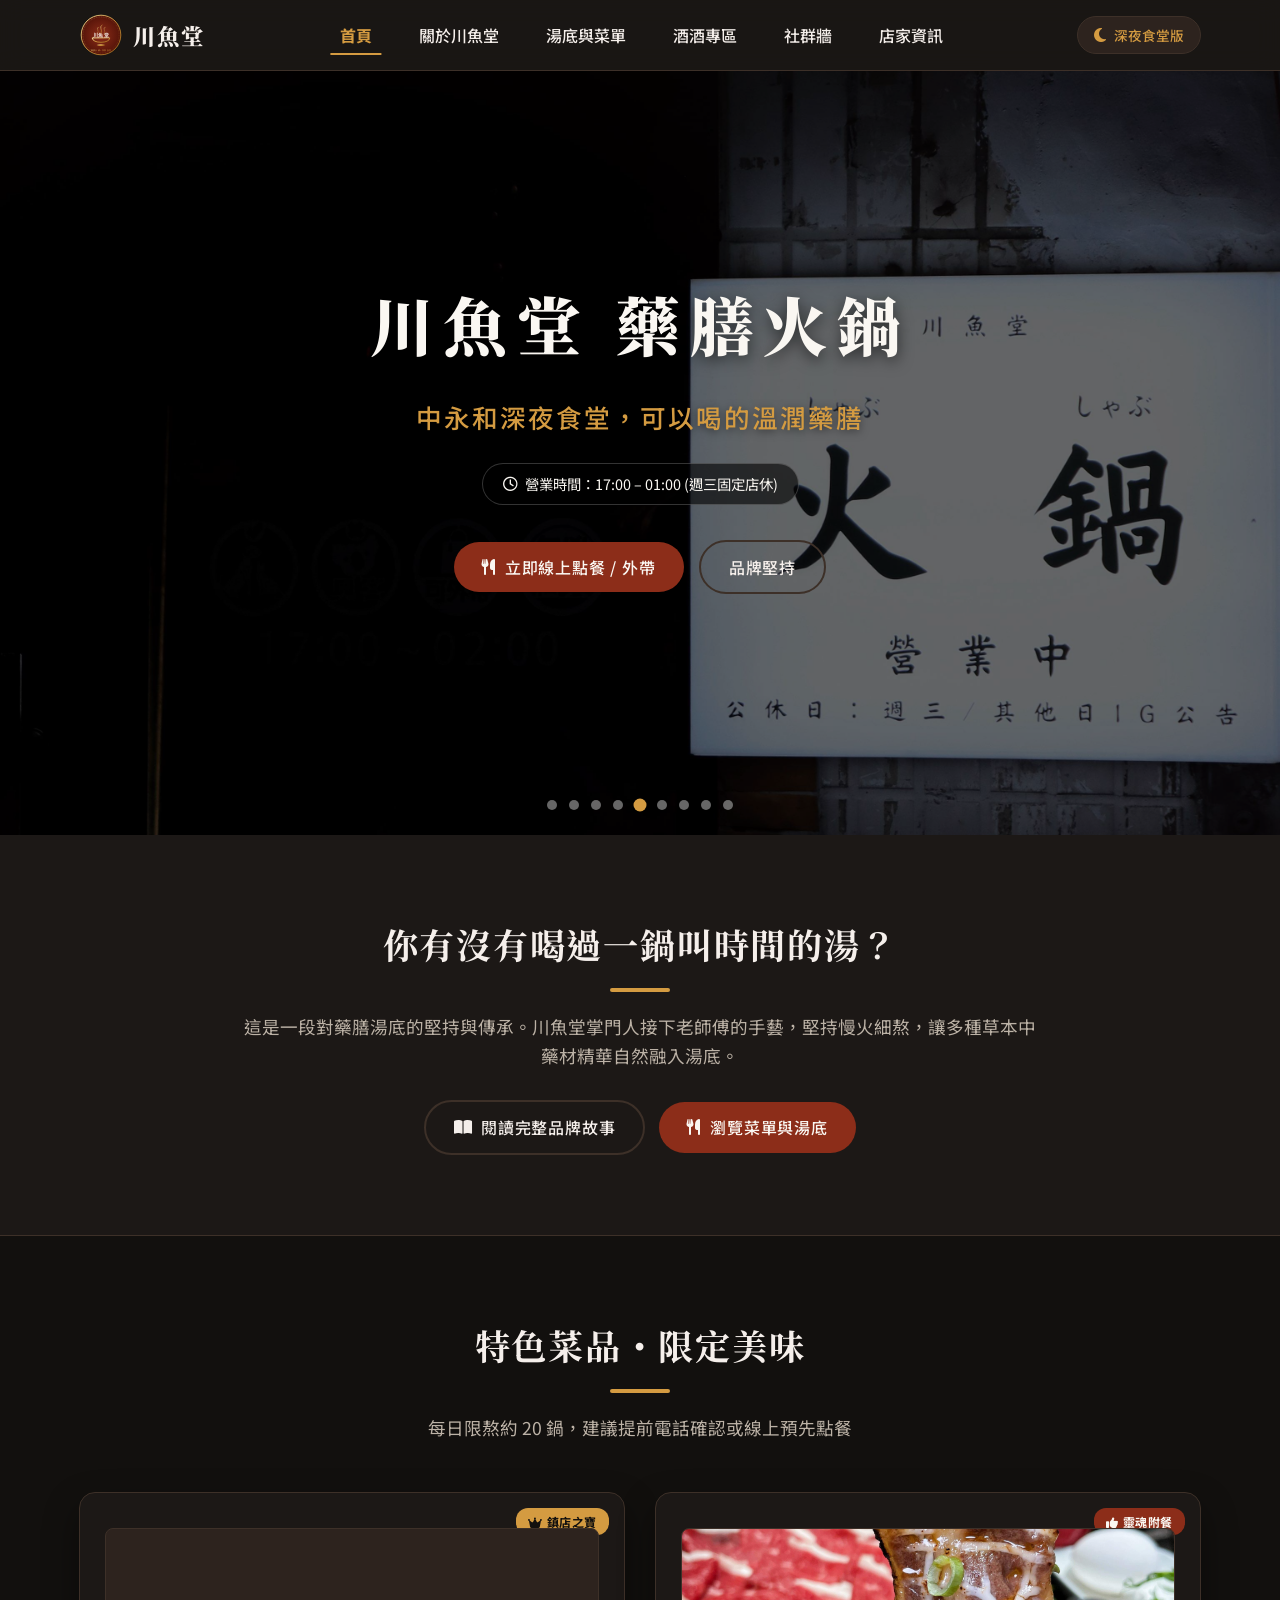
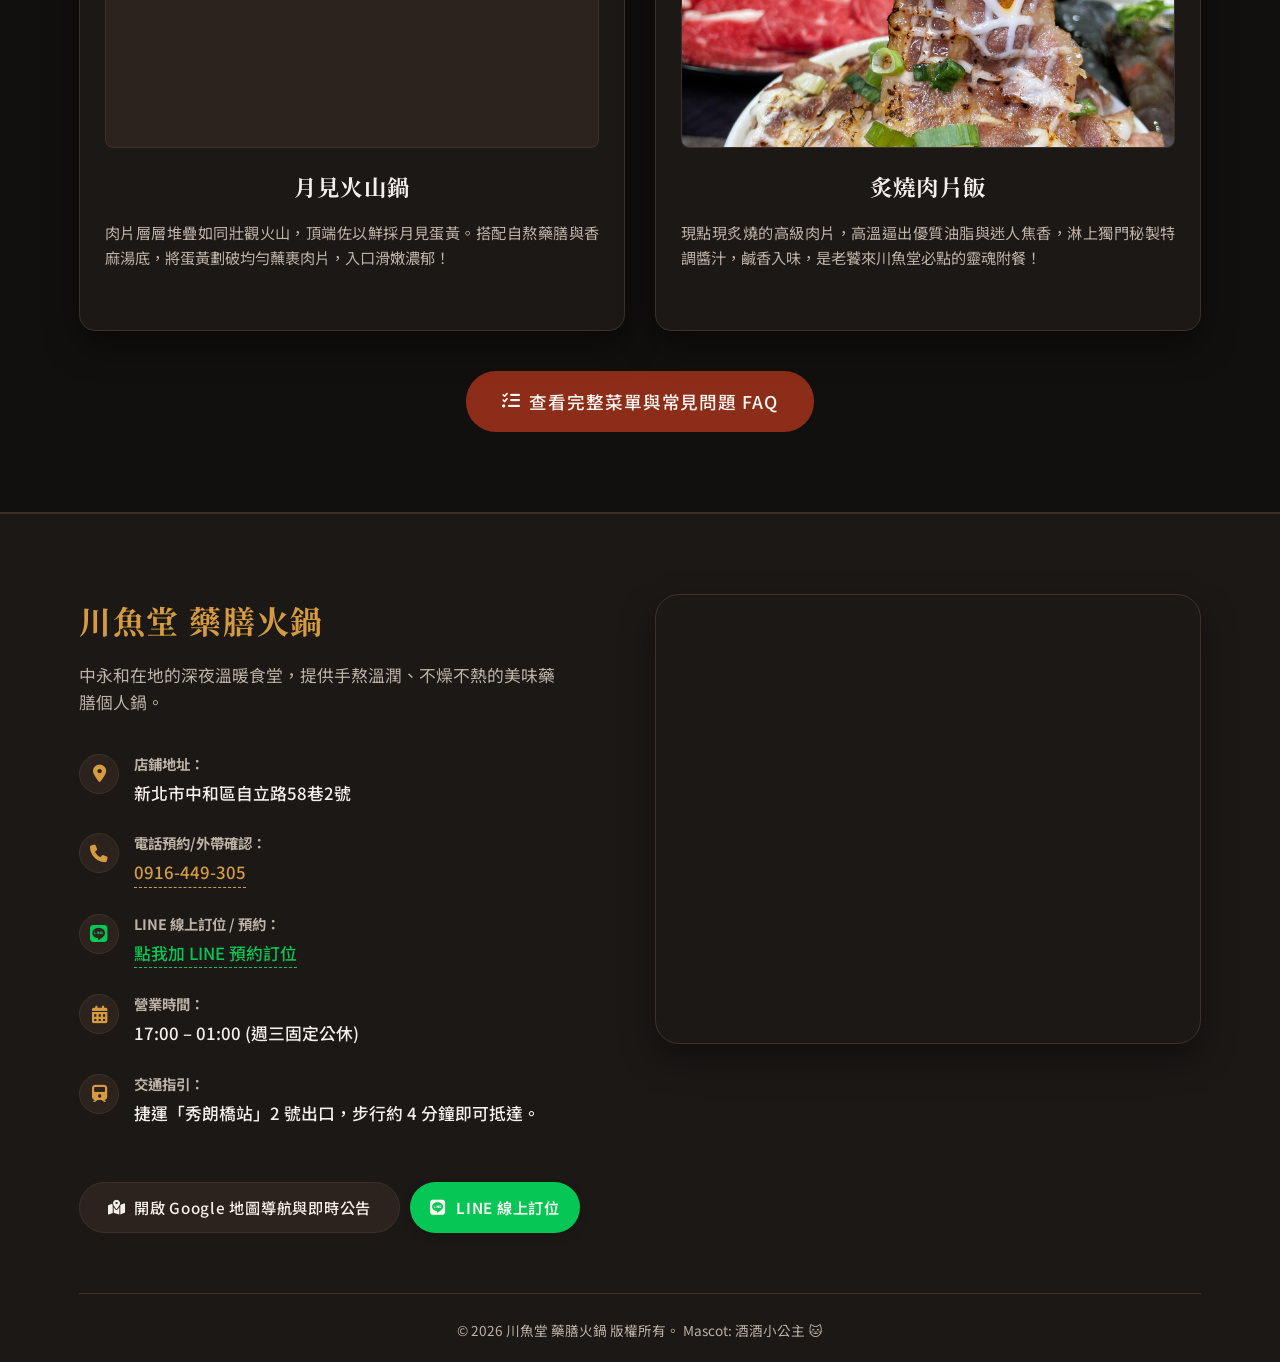
==== index.html @ 53cd6e9f "Add files via upload" ====
﻿<!DOCTYPE html>
<html lang="zh-Hant">
<head>
  <meta charset="UTF-8">
  <meta name="viewport" content="width=device-width, initial-scale=1.0">
  <title>川魚堂｜中和宵夜首選 藥膳火鍋深夜營業至01:00</title>
  
  <!-- SEO Meta Tags -->
  <meta name="description" content="新北中和藥膳火鍋推薦！川魚堂主打天然藥膳湯底、麻辣鍋，深夜營業至凌晨01:00，加班宵夜、深夜小聚都能找到落腳處，線上預先點餐外帶更方便。">
  <meta name="keywords" content="川魚堂, 藥膳火鍋, 中和宵夜, 中永和火鍋, 深夜食堂, 秀朗橋站美食, 個人鴛鴦鍋, 暹羅貓, 寵物友善火鍋">
  
  <!-- Open Graph -->
  <meta property="og:title" content="川魚堂｜中和宵夜首選 藥膳火鍋深夜營業至01:00">
  <meta property="og:description" content="新北中和藥膳火鍋推薦！天然藥膳湯底、麻辣鍋，深夜營業至凌晨01:00，線上點餐外帶更方便。">
  <meta property="og:type" content="website">
  
  <!-- Google Fonts -->
  <link rel="preconnect" href="https://fonts.googleapis.com">
  <link rel="preconnect" href="https://fonts.gstatic.com" crossorigin>
  <link href="https://fonts.googleapis.com/css2?family=Noto+Sans+TC:wght@300;400;500;700&family=Noto+Serif+TC:wght@500;700;900&family=Outfit:wght@400;600&display=swap" rel="stylesheet">
  
  <!-- FontAwesome Icons -->
  <link rel="stylesheet" href="https://cdnjs.cloudflare.com/ajax/libs/font-awesome/6.4.0/css/all.min.css">
  
  <!-- Custom Stylesheets -->
  <link rel="stylesheet" href="style.css">
</head>
<body class="dark-theme">

  <!-- Top Navigation Bar -->
  <nav class="navbar" id="navbar">
    <div class="nav-container">
      <a href="index.html" class="logo-link" id="nav-logo-link">
        <img src="images/logo.svg" alt="川魚堂 藥膳火鍋 品牌標誌" class="nav-logo" id="nav-logo-img">
        <span class="logo-text">川魚堂</span>
      </a>
      
      <!-- Mobile Toggle Button -->
      <button class="nav-toggle" id="nav-toggle" aria-label="切換選單">
        <span class="bar"></span>
        <span class="bar"></span>
        <span class="bar"></span>
      </button>
      
      <!-- Nav Links -->
      <ul class="nav-menu" id="nav-menu">
        <li><a href="index.html" class="nav-item active">首頁</a></li>
        <li><a href="about.html" class="nav-item">關於川魚堂</a></li>
        <li><a href="menu.html" class="nav-item">湯底與菜單</a></li>
        <li><a href="jiujiu.html" class="nav-item">酒酒專區</a></li>
        <li><a href="social.html" class="nav-item">社群牆</a></li>
        <li><a href="info.html" class="nav-item">店家資訊</a></li>
      </ul>
      
      <!-- Theme Switcher -->
      <button class="theme-switcher-btn" id="theme-switcher" aria-label="切換網站風格" title="點擊切換 溫潤草本/深夜食堂 風格">
        <i class="fa-solid fa-moon theme-icon" id="theme-icon"></i>
        <span class="theme-label" id="theme-label">深夜食堂版</span>
      </button>
    </div>
  </nav>

  <!-- Hero Section with Slideshow -->
  <header class="hero" id="home">
    <!-- Background Carousel -->
    <div class="carousel-container" id="hero-carousel">
      <div class="carousel-slide active">
        <img src="images/hero-1.jpg" alt="川魚堂藥膳火鍋 - 招牌經典自熬藥膳湯頭與澎湃肉品餐點" class="carousel-img">
      </div>
      <div class="carousel-slide">
        <img src="images/hero-2.jpg" alt="川魚堂中永和深夜食堂 - 暖色調質感個人鴛鴦鍋用餐區環境" class="carousel-img">
      </div>
      <div class="carousel-slide">
        <img src="images/hero-3.jpg" alt="川魚堂深夜火鍋店外觀 - 鄰近捷運秀朗橋站2號出口走路4分鐘" class="carousel-img">
      </div>
      <div class="carousel-slide">
        <video src="images/hero-4.mp4" autoplay loop muted playsinline class="carousel-img" title="川魚堂招牌藥膳火鍋熱氣騰騰動態短片" aria-label="川魚堂招牌藥膳火鍋熱氣騰騰動態短片"></video>
      </div>
      <div class="carousel-slide">
        <img src="images/hero-5.JPG" alt="川魚堂個人鴛鴦鍋精緻配菜與千張紙食材特寫" class="carousel-img">
      </div>
      <div class="carousel-slide">
        <img src="images/hero-6.JPG" alt="川魚堂天香麻辣湯底 - 不用牛油可以大口喝的清爽香麻湯頭" class="carousel-img">
      </div>
      <div class="carousel-slide">
        <img src="images/hero-7.jpg" alt="川魚堂大漢蒙古湯底 - 孜然草果大骨黃金比例慢熬湯頭" class="carousel-img">
      </div>
      <div class="carousel-slide">
        <img src="images/hero-8.jpg" alt="川魚堂深夜美食 - 手工丸與嚴選優質牛肉片火鍋餐點" class="carousel-img">
      </div>
      <div class="carousel-slide">
        <img src="images/hero-9.jpg" alt="川魚堂中永和火鍋推薦 - 個人鴛鴦鍋豐富配料" class="carousel-img">
      </div>
      <!-- Carousel Indicators -->
      <div class="carousel-indicators">
        <span class="dot active" data-index="0"></span>
        <span class="dot" data-index="1"></span>
        <span class="dot" data-index="2"></span>
        <span class="dot" data-index="3"></span>
        <span class="dot" data-index="4"></span>
        <span class="dot" data-index="5"></span>
        <span class="dot" data-index="6"></span>
        <span class="dot" data-index="7"></span>
        <span class="dot" data-index="8"></span>
      </div>
    </div>
    
    <!-- Hero Text Overlay -->
    <div class="hero-overlay-content">
      <div class="container">
        <h1 class="hero-title animate-fade">川魚堂 藥膳火鍋</h1>
        <p class="hero-tagline animate-fade">中永和深夜食堂，可以喝的溫潤藥膳</p>
        <p class="hero-hours-badge animate-fade"><i class="fa-regular fa-clock"></i> 營業時間：17:00 – 01:00 (週三固定店休)</p>
        <div class="hero-buttons animate-fade">
          <a href="https://shop.ichefpos.com/store/mGwgwyVS/ordering" target="_blank" rel="noopener noreferrer" class="btn btn-primary pulse-btn" id="hero-order-btn">
            <i class="fa-solid fa-utensils"></i> 立即線上點餐 / 外帶
          </a>
          <a href="about.html" class="btn btn-secondary" id="hero-more-btn">品牌堅持</a>
        </div>
      </div>
    </div>
  </header>

  <!-- Floating Mobile Order FAB -->
  <a href="https://shop.ichefpos.com/store/mGwgwyVS/ordering" target="_blank" rel="noopener noreferrer" class="mobile-order-fab" id="mobile-order-fab">
    <i class="fa-solid fa-utensils"></i> 線上點餐
  </a>

  <!-- Home Highlights / Quick Overview Section -->
  <section class="section about-section">
    <div class="container text-center scroll-reveal">
      <h2 class="section-title">你有沒有喝過一鍋叫時間的湯？</h2>
      <div class="title-divider"></div>
      <p class="section-subtitle" style="max-width: 800px; margin: 0 auto 30px auto;">
        這是一段對藥膳湯底的堅持與傳承。川魚堂掌門人接下老師傅的手藝，堅持慢火細熬，讓多種草本中藥材精華自然融入湯底。
      </p>
      <div style="margin-top: 30px;">
        <a href="about.html" class="btn btn-secondary"><i class="fa-solid fa-book-open"></i> 閱讀完整品牌故事</a>
        <a href="menu.html" class="btn btn-primary" style="margin-left: 10px;"><i class="fa-solid fa-utensils"></i> 瀏覽菜單與湯底</a>
      </div>
    </div>
  </section>

  <!-- Featured Dish Quick Teaser -->
  <section class="section menu-section">
    <div class="container">
      <div class="section-header text-center scroll-reveal">
        <h2 class="section-title">特色菜品・限定美味</h2>
        <div class="title-divider"></div>
        <p class="section-subtitle">每日限熬約 20 鍋，建議提前電話確認或線上預先點餐</p>
      </div>

      <div class="grid grid-2 scroll-reveal">
        <!-- Dish 1 -->
        <div class="menu-card">
          <div class="menu-card-badge" style="background-color: #D49B41; color: #12100E;"><i class="fa-solid fa-crown"></i> 鎮店之寶</div>
          <div class="dish-card-media-wrap">
            <video src="images/volcano.mp4" autoplay loop muted playsinline class="dish-card-media" title="川魚堂鎮店之寶月見火山鍋 - 滿滿肉片堆疊如火山，搭配鮮採月見蛋黃，中和必吃打卡美食" aria-label="川魚堂鎮店之寶月見火山鍋"></video>
          </div>
          <h3 class="menu-card-title">月見火山鍋</h3>
          <p class="menu-card-desc">
            肉片層層堆疊如同壯觀火山，頂端佐以鮮採月見蛋黃。搭配自熬藥膳與香麻湯底，將蛋黃劃破均勻蘸裹肉片，入口滑嫩濃郁！
          </p>
        </div>

        <!-- Dish 2 -->
        <div class="menu-card">
          <div class="menu-card-badge"><i class="fa-solid fa-thumbs-up"></i> 靈魂附餐</div>
          <div class="dish-card-media-wrap">
            <img src="images/seared-rice.jpg" alt="川魚堂特色主食炙燒肉片飯 - 現點現炙燒香氣逼人，肉汁飽滿淋上獨門醬汁，中和宵夜火鍋必點附餐" class="dish-card-media">
          </div>
          <h3 class="menu-card-title">炙燒肉片飯</h3>
          <p class="menu-card-desc">
            現點現炙燒的高級肉片，高溫逼出優質油脂與迷人焦香，淋上獨門秘製特調醬汁，鹹香入味，是老饕來川魚堂必點的靈魂附餐！
          </p>
        </div>
      </div>

      <div class="text-center" style="margin-top: 40px;">
        <a href="menu.html" class="btn btn-large btn-primary"><i class="fa-solid fa-list-check"></i> 查看完整菜單與常見問題 FAQ</a>
      </div>
    </div>
  </section>

  <!-- Footer Info & Maps Section -->
  <footer class="footer-section" id="contact">
    <div class="container">
      <div class="grid grid-2 scroll-reveal">
        <!-- Contact details -->
        <div class="footer-info-box">
          <h3 class="footer-logo-title">川魚堂 藥膳火鍋</h3>
          <p class="footer-desc-text">中永和在地的深夜溫暖食堂，提供手熬溫潤、不燥不熱的美味藥膳個人鍋。</p>
          
          <ul class="contact-details-list">
            <li>
              <div class="contact-icon"><i class="fa-solid fa-location-dot"></i></div>
              <div class="contact-text">
                <strong>店鋪地址：</strong>
                <span>新北市中和區自立路58巷2號</span>
              </div>
            </li>
            <li>
              <div class="contact-icon"><i class="fa-solid fa-phone"></i></div>
              <div class="contact-text">
                <strong>電話預約/外帶確認：</strong>
                <a href="tel:0916449305" class="tel-link">0916-449-305</a>
              </div>
            </li>
            <li>
              <div class="contact-icon" style="color: #06C755;"><i class="fa-brands fa-line"></i></div>
              <div class="contact-text">
                <strong>LINE 線上訂位 / 預約：</strong>
                <a href="https://line.me/R/ti/p/%40625umctp#~" target="_blank" rel="noopener noreferrer" class="tel-link" style="color: #06C755 !important; border-color: #06C755;">點我加 LINE 預約訂位</a>
              </div>
            </li>
            <li>
              <div class="contact-icon"><i class="fa-solid fa-calendar-days"></i></div>
              <div class="contact-text">
                <strong>營業時間：</strong>
                <span>17:00 – 01:00 (週三固定公休)</span>
              </div>
            </li>
            <li>
              <div class="contact-icon"><i class="fa-solid fa-train"></i></div>
              <div class="contact-text">
                <strong>交通指引：</strong>
                <span>捷運「秀朗橋站」2 號出口，步行約 4 分鐘即可抵達。</span>
              </div>
            </li>
          </ul>
          
          <div class="maps-sync-cta" style="display: flex; flex-wrap: wrap; gap: 10px;">
            <a href="https://maps.app.goo.gl/PWsyeWEJpZTN7Xrx7?g_st=ic" target="_blank" rel="noopener noreferrer" class="btn btn-primary maps-btn" id="google-maps-btn">
              <i class="fa-solid fa-map-location-dot"></i> 開啟 Google 地圖導航與即時公告
            </a>
            <a href="https://line.me/R/ti/p/%40625umctp#~" target="_blank" rel="noopener noreferrer" class="btn social-btn line-btn" style="padding: 10px 20px; font-size: 0.95rem;">
              <i class="fa-brands fa-line"></i> LINE 線上訂位
            </a>
          </div>
        </div>
        
        <!-- Embedded Google Maps -->
        <div class="footer-map-box">
          <iframe 
            src="https://www.google.com/maps/embed?pb=!1m18!1m12!1m3!1d3616.1407338426027!2d121.52309197621182!3d24.99533353984635!2m3!1f0!2f0!3f0!3m2!1i1024!2i768!4f13.1!3m3!1m2!1s0x3468020ff694c92f%3A0xc07a4a2b9a7be8e7!2zMjM15paw5YyX5biC5Lit5ZKM5Y2A6Ieq56uL6LevNTjcl7cy6Jmf!5e0!3m2!1szh-TW!2stw!4v1719900000000!5m2!1szh-TW!2stw" 
            width="100%" 
            height="100%" 
            style="border:0;" 
            allowfullscreen="" 
            loading="lazy" 
            referrerpolicy="no-referrer-when-downgrade"
            title="川魚堂 藥膳火鍋 位置地圖">
          </iframe>
        </div>
      </div>
      
      <!-- Footer Copyright Bar -->
      <div class="footer-bottom text-center">
        <p>&copy; 2026 川魚堂 藥膳火鍋 版權所有。 Mascot: 酒酒小公主 🐱</p>
      </div>
    </div>
  </footer>

  <!-- Custom Scripts -->
  <script src="app.js"></script>
</body>
</html>
---- style.css ----
﻿/* ==========================================================================
   川魚堂 藥膳火鍋 一頁式官網樣式表
   Aesthetics: Warm, Premium, Chinese-Modern, Mobile-First
   ========================================================================== */

/* --------------------------------------------------------------------------
   1. Theme Variables & Reset
   -------------------------------------------------------------------------- */
:root {
  /* Common Animation & Transition Timing */
  --transition-speed: 0.3s;
  --transition-slow: 0.6s;
  --transition-ease: cubic-bezier(0.25, 0.8, 0.25, 1);
  --border-radius-sm: 8px;
  --border-radius-md: 16px;
  --border-radius-lg: 24px;
}

/* 深夜食堂版 (Dark Theme) - Default */
.dark-theme {
  --bg-primary: #12100E;     /* 暗黑曜石 */
  --bg-secondary: #1C1816;   /* 深炭褐 */
  --bg-tertiary: #2D231E;    /* 暖古銅褐 */
  --color-primary: #8C2D19;  /* 溫潤棗紅 */
  --color-primary-hover: #A63A21;
  --color-secondary: #D49B41; /* 琥珀暖金 */
  --color-secondary-hover: #E3AF5B;
  --text-main: #F5EFEB;      /* 溫潤奶白 */
  --text-muted: #BCB2A6;     /* 柔焦米色 */
  --border-color: #3D3028;   /* 古銅細邊 */
  --card-shadow: 0 15px 35px rgba(0, 0, 0, 0.4);
  --glow-color: rgba(212, 155, 65, 0.35);
  --navbar-bg: rgba(28, 24, 22, 0.85);
  --gradient-overlay: linear-gradient(to bottom, rgba(18, 16, 14, 0.3), rgba(18, 16, 14, 0.95));
}

/* 溫潤草本版 (Light Theme) */
.light-theme {
  --bg-primary: #FAF7F2;     /* 暖杏白/和紙米 */
  --bg-secondary: #F3ECE3;   /* 柔和沙色 */
  --bg-tertiary: #EBE1D3;    /* 暖古木褐 */
  --color-primary: #7A2016;  /* 草本棗紅 */
  --color-primary-hover: #932E22;
  --color-secondary: #4E3629; /* 深木褐 */
  --color-secondary-hover: #634839;
  --text-main: #2C2523;      /* 炭灰黑 */
  --text-muted: #685C56;     /* 柔褐文字 */
  --border-color: #DCD0C0;   /* 暖米細邊 */
  --card-shadow: 0 12px 30px rgba(78, 54, 41, 0.08);
  --glow-color: rgba(122, 32, 22, 0.15);
  --navbar-bg: rgba(250, 247, 242, 0.9);
  --gradient-overlay: linear-gradient(to bottom, rgba(78, 54, 41, 0.1), rgba(250, 247, 242, 0.95));
}

* {
  margin: 0;
  padding: 0;
  box-sizing: border-box;
}

html {
  font-size: 16px;
  scroll-behavior: smooth;
  scroll-padding-top: 70px;
}

body {
  font-family: 'Noto Sans TC', system-ui, -apple-system, sans-serif;
  background-color: var(--bg-primary);
  color: var(--text-main);
  line-height: 1.65;
  transition: background-color var(--transition-speed) var(--transition-ease), 
              color var(--transition-speed) var(--transition-ease);
  overflow-x: hidden;
}

h1, h2, h3, h4, h5, h6 {
  font-family: 'Noto Serif TC', 'Georgia', serif;
  font-weight: 700;
  letter-spacing: 0.05em;
}

a {
  color: inherit;
  text-decoration: none;
  transition: all var(--transition-speed) var(--transition-ease);
}

img {
  max-width: 100%;
  height: auto;
  display: block;
}

ul {
  list-style: none;
}

/* Custom Scrollbar */
::-webkit-scrollbar {
  width: 10px;
}
::-webkit-scrollbar-track {
  background: var(--bg-primary);
}
::-webkit-scrollbar-thumb {
  background: var(--border-color);
  border-radius: var(--border-radius-sm);
}
::-webkit-scrollbar-thumb:hover {
  background: var(--color-secondary);
}

/* --------------------------------------------------------------------------
   2. Layout Utilities
   -------------------------------------------------------------------------- */
.container {
  width: 90%;
  max-width: 1200px;
  margin: 0 auto;
  padding: 0 15px;
}

.section {
  padding: 80px 0;
  border-bottom: 1px solid var(--border-color);
  position: relative;
  transition: border-color var(--transition-speed) var(--transition-ease);
}

.text-center {
  text-align: center;
}

.grid {
  display: grid;
  gap: 30px;
}

@media (min-width: 768px) {
  .grid-2 {
    grid-template-columns: repeat(2, 1fr);
  }
  .grid-3 {
    grid-template-columns: repeat(3, 1fr);
  }
  .grid-4 {
    grid-template-columns: repeat(4, 1fr);
  }
  .grid-2-1-3 {
    grid-template-columns: 1.2fr 0.8fr;
  }
}

/* Section Headers */
.section-header {
  margin-bottom: 50px;
}

.section-title {
  font-size: 2.2rem;
  margin-bottom: 15px;
  position: relative;
  display: inline-block;
}

.title-divider {
  width: 60px;
  height: 4px;
  background-color: var(--color-secondary);
  margin: 0 auto 20px auto;
  border-radius: 2px;
  transition: background-color var(--transition-speed) var(--transition-ease);
}

.section-subtitle {
  font-size: 1.1rem;
  color: var(--text-muted);
  max-width: 600px;
  margin: 0 auto;
}

/* Buttons */
.btn {
  display: inline-flex;
  align-items: center;
  justify-content: center;
  gap: 8px;
  padding: 12px 28px;
  font-size: 1rem;
  font-weight: 500;
  border-radius: 30px;
  cursor: pointer;
  border: none;
  font-family: 'Noto Sans TC', sans-serif;
  letter-spacing: 0.05em;
  transition: all var(--transition-speed) var(--transition-ease);
}

.btn-primary {
  background-color: var(--color-primary);
  color: #FAF7F2;
}

.btn-primary:hover {
  background-color: var(--color-primary-hover);
  transform: translateY(-2px);
  box-shadow: 0 5px 15px var(--glow-color);
}

.btn-secondary {
  background-color: transparent;
  color: var(--text-main);
  border: 2px solid var(--border-color);
}

.btn-secondary:hover {
  background-color: var(--bg-tertiary);
  border-color: var(--color-secondary);
  color: var(--color-secondary);
  transform: translateY(-2px);
}

.btn-large {
  padding: 16px 36px;
  font-size: 1.1rem;
}

/* --------------------------------------------------------------------------
   3. Navigation Header
   -------------------------------------------------------------------------- */
.navbar {
  position: fixed;
  top: 0;
  left: 0;
  width: 100%;
  z-index: 1000;
  background-color: var(--navbar-bg);
  backdrop-filter: blur(12px);
  -webkit-backdrop-filter: blur(12px);
  border-bottom: 1px solid var(--border-color);
  transition: all var(--transition-speed) var(--transition-ease);
}

.nav-container {
  display: flex;
  justify-content: space-between;
  align-items: center;
  height: 70px;
  width: 90%;
  max-width: 1200px;
  margin: 0 auto;
  padding: 0 15px;
}

.logo-link {
  display: flex;
  align-items: center;
  gap: 10px;
}

.nav-logo {
  height: 44px;
  width: 44px;
  transition: transform var(--transition-speed) var(--transition-ease);
}

.logo-link:hover .nav-logo {
  transform: rotate(15deg);
}

.logo-text {
  font-family: 'Noto Serif TC', serif;
  font-weight: 900;
  font-size: 1.4rem;
  letter-spacing: 0.1em;
  color: var(--text-main);
}

/* Nav Menu */
.nav-menu {
  display: none; /* Hide on mobile by default */
}

.nav-item {
  font-size: 1rem;
  font-weight: 500;
  padding: 8px 16px;
  position: relative;
}

.nav-item::after {
  content: '';
  position: absolute;
  bottom: 0;
  left: 50%;
  width: 0;
  height: 2px;
  background-color: var(--color-secondary);
  transition: all var(--transition-speed) var(--transition-ease);
  transform: translateX(-50%);
}

.nav-item:hover {
  color: var(--color-secondary);
}

.nav-item:hover::after,
.nav-item.active::after {
  width: 80%;
}

.nav-item:hover,
.nav-item.active {
  color: var(--color-secondary);
  font-weight: 700;
}

/* Theme Switcher Button */
.theme-switcher-btn {
  display: flex;
  align-items: center;
  gap: 8px;
  background: var(--bg-tertiary);
  border: 1px solid var(--border-color);
  padding: 8px 16px;
  border-radius: 20px;
  cursor: pointer;
  color: var(--color-secondary);
  font-family: 'Noto Sans TC', sans-serif;
  font-size: 0.85rem;
  font-weight: 500;
  transition: all var(--transition-speed) var(--transition-ease);
}

.theme-switcher-btn:hover {
  border-color: var(--color-secondary);
  transform: scale(1.05);
}

.theme-icon {
  font-size: 1rem;
  transition: transform var(--transition-slow) var(--transition-ease);
}

.theme-switcher-btn:hover .theme-icon {
  transform: rotate(360deg);
}

/* Mobile Nav Toggle */
.nav-toggle {
  display: flex;
  flex-direction: column;
  justify-content: space-between;
  width: 26px;
  height: 18px;
  background: transparent;
  border: none;
  cursor: pointer;
  padding: 0;
}

.nav-toggle .bar {
  width: 100%;
  height: 2px;
  background-color: var(--text-main);
  border-radius: 2px;
  transition: all var(--transition-speed) var(--transition-ease);
}

/* Desktop Styles */
@media (min-width: 768px) {
  .nav-toggle {
    display: none;
  }
  .nav-menu {
    display: flex;
    align-items: center;
    gap: 15px;
  }
}

/* Mobile Nav Menu Drawer Open state */
@media (max-width: 767px) {
  .nav-menu.active {
    display: flex;
    flex-direction: column;
    position: absolute;
    top: 70px;
    left: 0;
    width: 100%;
    background-color: var(--bg-secondary);
    border-bottom: 1px solid var(--border-color);
    padding: 20px 0;
    box-shadow: var(--card-shadow);
  }
  
  .nav-menu.active li {
    width: 100%;
    text-align: center;
    margin: 12px 0;
  }
  
  .nav-toggle.active .bar:nth-child(1) {
    transform: translateY(8px) rotate(45deg);
  }
  
  .nav-toggle.active .bar:nth-child(2) {
    opacity: 0;
  }
  
  .nav-toggle.active .bar:nth-child(3) {
    transform: translateY(-8px) rotate(-45deg);
  }
}

/* --------------------------------------------------------------------------
   4. Hero Section & Slideshow
   -------------------------------------------------------------------------- */
.hero {
  position: relative;
  height: 80vh;
  min-height: 550px;
  width: 100%;
  display: flex;
  align-items: center;
  justify-content: center;
  overflow: hidden;
  margin-top: 70px;
}

@media (min-width: 768px) {
  .hero {
    height: 85vh;
  }
}

/* Carousel */
.carousel-container {
  position: absolute;
  top: 0;
  left: 0;
  width: 100%;
  height: 100%;
  z-index: 1;
}

.carousel-slide {
  position: absolute;
  top: 0;
  left: 0;
  width: 100%;
  height: 100%;
  opacity: 0;
  transition: opacity var(--transition-slow) ease-in-out;
}

.carousel-slide.active {
  opacity: 1;
}

.carousel-img {
  width: 100%;
  height: 100%;
  object-fit: cover;
  filter: brightness(0.45);
}

.carousel-indicators {
  position: absolute;
  bottom: 25px;
  left: 50%;
  transform: translateX(-50%);
  z-index: 5;
  display: flex;
  gap: 12px;
}

.carousel-indicators .dot {
  width: 10px;
  height: 10px;
  border-radius: 50%;
  background-color: rgba(255, 255, 255, 0.4);
  cursor: pointer;
  transition: all var(--transition-speed) var(--transition-ease);
}

.carousel-indicators .dot.active {
  background-color: var(--color-secondary);
  transform: scale(1.3);
}

/* Hero Content overlay */
.hero-overlay-content {
  position: relative;
  z-index: 2;
  text-align: center;
  width: 100%;
  padding-bottom: 40px;
}

.hero-title {
  font-size: 3rem;
  font-weight: 900;
  color: #FAF7F2;
  margin-bottom: 20px;
  text-shadow: 0 4px 15px rgba(0, 0, 0, 0.6);
  letter-spacing: 0.15em;
}

.hero-tagline {
  font-size: 1.3rem;
  color: var(--color-secondary);
  font-weight: 500;
  margin-bottom: 25px;
  text-shadow: 0 2px 8px rgba(0, 0, 0, 0.5);
  letter-spacing: 0.08em;
}

.hero-hours-badge {
  display: inline-flex;
  align-items: center;
  gap: 8px;
  background-color: rgba(0, 0, 0, 0.6);
  padding: 8px 20px;
  border-radius: 30px;
  font-size: 0.9rem;
  color: #FAF7F2;
  margin-bottom: 35px;
  border: 1px solid rgba(255, 255, 255, 0.2);
}

.hero-buttons {
  display: flex;
  flex-direction: column;
  align-items: center;
  gap: 15px;
}

@media (min-width: 576px) {
  .hero-title {
    font-size: 4rem;
  }
  .hero-tagline {
    font-size: 1.6rem;
  }
  .hero-buttons {
    flex-direction: row;
    justify-content: center;
  }
}

/* Animations */
@keyframes pulse {
  0% {
    transform: scale(1);
    box-shadow: 0 0 0 0 rgba(140, 45, 25, 0.7);
  }
  70% {
    transform: scale(1.05);
    box-shadow: 0 0 0 15px rgba(140, 45, 25, 0);
  }
  100% {
    transform: scale(1);
    box-shadow: 0 0 0 0 rgba(140, 45, 25, 0);
  }
}

.pulse-btn {
  animation: pulse 2s infinite;
}

.pulse-btn:hover {
  animation: none;
}

/* Floating Mobile FAB */
.mobile-order-fab {
  position: fixed;
  bottom: 25px;
  right: 20px;
  z-index: 999;
  background-color: var(--color-primary);
  color: #FAF7F2;
  padding: 14px 24px;
  border-radius: 50px;
  font-weight: 700;
  box-shadow: 0 8px 25px rgba(0, 0, 0, 0.3), 0 0 0 4px rgba(255, 255, 255, 0.1);
  display: flex;
  align-items: center;
  gap: 8px;
  font-size: 1rem;
  letter-spacing: 0.05em;
  transition: all var(--transition-speed) var(--transition-ease);
}

.mobile-order-fab:hover {
  background-color: var(--color-primary-hover);
  transform: translateY(-3px) scale(1.03);
}

@media (min-width: 768px) {
  .mobile-order-fab {
    display: none; /* Hide on desktop */
  }
}

/* --------------------------------------------------------------------------
   5. About Section
   -------------------------------------------------------------------------- */
.about-section {
  background-color: var(--bg-secondary);
}

.about-story-text {
  padding-right: 0;
}

@media (min-width: 992px) {
  .about-story-text {
    padding-right: 40px;
  }
}

.story-heading {
  font-size: 1.6rem;
  color: var(--color-secondary);
  margin-bottom: 20px;
}

.story-paragraph {
  color: var(--text-muted);
  margin-bottom: 20px;
  font-size: 1.05rem;
  text-align: justify;
}

.story-paragraph.highlight {
  border-left: 3px solid var(--color-secondary);
  padding-left: 15px;
  font-style: italic;
  color: var(--text-main);
  margin: 25px 0;
}

/* Pillars */
.pillars-container {
  display: flex;
  flex-direction: column;
  gap: 20px;
}

.pillar-card {
  background-color: var(--bg-tertiary);
  border: 1px solid var(--border-color);
  padding: 24px;
  border-radius: var(--border-radius-md);
  display: flex;
  gap: 20px;
  align-items: flex-start;
  box-shadow: var(--card-shadow);
  transition: all var(--transition-speed) var(--transition-ease);
}

.pillar-card:hover {
  transform: translateY(-5px);
  border-color: var(--color-secondary);
}

.pillar-icon {
  font-size: 2rem;
  color: var(--color-secondary);
  flex-shrink: 0;
  margin-top: 4px;
}

.pillar-title {
  font-size: 1.2rem;
  margin-bottom: 8px;
  color: var(--text-main);
}

.pillar-desc {
  font-size: 0.95rem;
  color: var(--text-muted);
}

/* --------------------------------------------------------------------------
   6. Menu & Soup Bases
   -------------------------------------------------------------------------- */
.menu-section {
  background-color: var(--bg-primary);
}

.menu-card {
  background-color: var(--bg-secondary);
  border: 1px solid var(--border-color);
  border-radius: var(--border-radius-md);
  padding: 35px 25px;
  text-align: center;
  position: relative;
  box-shadow: var(--card-shadow);
  transition: all var(--transition-speed) var(--transition-ease);
  overflow: hidden;
  display: flex;
  flex-direction: column;
}

.menu-card:hover {
  transform: translateY(-8px);
  border-color: var(--color-secondary);
  box-shadow: 0 20px 40px var(--glow-color);
}

.menu-card-badge {
  position: absolute;
  top: 15px;
  right: 15px;
  background-color: var(--color-primary);
  color: #FAF7F2;
  font-size: 0.75rem;
  font-weight: 700;
  padding: 4px 12px;
  border-radius: 12px;
  letter-spacing: 0.05em;
}

.menu-card-icon-wrap {
  width: 70px;
  height: 70px;
  background-color: var(--bg-tertiary);
  border-radius: 50%;
  display: flex;
  align-items: center;
  justify-content: center;
  margin: 15px auto 25px auto;
  font-size: 2.2rem;
  color: var(--color-secondary);
  border: 1px solid var(--border-color);
  transition: all var(--transition-speed) var(--transition-ease);
}

.menu-card:hover .menu-card-icon-wrap {
  background-color: var(--color-secondary);
  color: var(--bg-primary);
  transform: scale(1.1) rotate(10deg);
}

.menu-card-title {
  font-size: 1.4rem;
  margin-bottom: 15px;
  color: var(--text-main);
}

.menu-card-desc {
  font-size: 0.95rem;
  color: var(--text-muted);
  margin-bottom: 25px;
  text-align: justify;
  flex-grow: 1;
}

.menu-card-footer {
  border-top: 1px solid var(--border-color);
  padding-top: 15px;
  font-size: 0.85rem;
  color: var(--color-secondary);
  font-weight: 500;
}

/* CTA Ordering Banner */
.menu-cta-banner {
  margin-top: 60px;
  background-color: var(--bg-secondary);
  border: 2px dashed var(--color-secondary);
  border-radius: var(--border-radius-lg);
  padding: 40px;
  display: flex;
  flex-direction: column;
  align-items: center;
  justify-content: space-between;
  gap: 30px;
  text-align: center;
}

@media (min-width: 768px) {
  .menu-cta-banner {
    flex-direction: row;
    text-align: left;
    padding: 40px 50px;
  }
}

.cta-title {
  font-size: 1.5rem;
  color: var(--text-main);
  margin-bottom: 10px;
}

.cta-text {
  color: var(--text-muted);
  font-size: 1rem;
}

.glow-btn {
  box-shadow: 0 0 15px var(--glow-color);
  animation: glowPulse 2s infinite alternate;
}

@keyframes glowPulse {
  0% {
    box-shadow: 0 0 5px var(--glow-color);
  }
  100% {
    box-shadow: 0 0 20px var(--glow-color), 0 0 30px var(--glow-color);
  }
}

/* --------------------------------------------------------------------------
   7. Mascot Section
   -------------------------------------------------------------------------- */
.mascot-section {
  background-color: var(--bg-secondary);
}

.mascot-carousel-wrapper {
  position: relative;
  border-radius: var(--border-radius-lg);
  overflow: hidden;
  box-shadow: var(--card-shadow);
  border: 1px solid var(--border-color);
  aspect-ratio: 1 / 1;
  width: 100%;
}

.mascot-carousel {
  position: relative;
  width: 100%;
  height: 100%;
}

.mascot-slide {
  position: absolute;
  top: 0;
  left: 0;
  width: 100%;
  height: 100%;
  opacity: 0;
  transition: opacity var(--transition-slow) var(--transition-ease);
  display: flex;
  align-items: center;
  justify-content: center;
  background-color: #FAF7F2; /* Make sure vectors look clean */
}

.mascot-slide.active {
  opacity: 1;
  z-index: 2;
}

.mascot-img {
  width: 100%;
  height: 100%;
  object-fit: cover;
}

/* Carousel arrows */
.carousel-control {
  position: absolute;
  top: 50%;
  transform: translateY(-50%);
  width: 44px;
  height: 44px;
  border-radius: 50%;
  background-color: rgba(28, 24, 22, 0.7);
  border: 1px solid rgba(255, 255, 255, 0.1);
  color: #FAF7F2;
  font-size: 1.1rem;
  cursor: pointer;
  z-index: 10;
  display: flex;
  align-items: center;
  justify-content: center;
  transition: all var(--transition-speed) var(--transition-ease);
}

.carousel-control:hover {
  background-color: var(--color-secondary);
  color: var(--bg-primary);
  transform: translateY(-50%) scale(1.08);
}

.carousel-control.prev {
  left: 15px;
}

.carousel-control.next {
  right: 15px;
}

/* Mascot details */
.mascot-intro-box {
  display: flex;
  flex-direction: column;
  justify-content: center;
  padding: 10px 0;
}

@media (min-width: 768px) {
  .mascot-intro-box {
    padding-left: 20px;
  }
}

.cat-profile-header {
  margin-bottom: 25px;
}

.cat-name {
  font-size: 2rem;
  color: var(--color-secondary);
  margin-bottom: 5px;
}

.cat-title {
  font-size: 0.95rem;
  text-transform: uppercase;
  letter-spacing: 0.15em;
  color: var(--text-muted);
  font-weight: 700;
  display: inline-block;
  border-bottom: 2px solid var(--color-primary);
  padding-bottom: 4px;
}

.cat-facts {
  display: flex;
  flex-direction: column;
  gap: 15px;
  margin-bottom: 30px;
}

.cat-facts li {
  font-size: 1.05rem;
  color: var(--text-muted);
  position: relative;
  padding-left: 24px;
}

.cat-facts li strong {
  color: var(--text-main);
}

.cat-facts li::before {
  content: '🐾';
  position: absolute;
  left: 0;
  top: 2px;
  font-size: 0.95rem;
}

.cat-friendly-badge {
  display: inline-flex;
  align-items: center;
  gap: 10px;
  background-color: var(--bg-tertiary);
  border: 1px solid var(--border-color);
  padding: 12px 24px;
  border-radius: var(--border-radius-md);
  font-weight: 500;
  color: var(--color-secondary);
  font-size: 0.95rem;
}

/* --------------------------------------------------------------------------
   8. Social Feed
   -------------------------------------------------------------------------- */
.social-section {
  background-color: var(--bg-primary);
}

.social-feed-grid {
  gap: 20px;
  margin-bottom: 50px;
}

.social-post-card {
  background-color: var(--bg-secondary);
  border: 1px solid var(--border-color);
  border-radius: var(--border-radius-md);
  overflow: hidden;
  box-shadow: var(--card-shadow);
  display: flex;
  flex-direction: column;
  transition: all var(--transition-speed) var(--transition-ease);
}

.social-post-card:hover {
  transform: translateY(-5px);
  border-color: var(--color-secondary);
}

.post-img-wrap {
  position: relative;
  aspect-ratio: 1 / 1;
  overflow: hidden;
  background-color: #FAF7F2;
}

.post-img {
  width: 100%;
  height: 100%;
  object-fit: cover;
  transition: transform var(--transition-slow) var(--transition-ease);
}

.social-post-card:hover .post-img {
  transform: scale(1.08);
}

.post-hover-overlay {
  position: absolute;
  top: 0;
  left: 0;
  width: 100%;
  height: 100%;
  background-color: rgba(28, 24, 22, 0.7);
  display: flex;
  justify-content: center;
  align-items: center;
  gap: 20px;
  color: #FAF7F2;
  font-size: 1.1rem;
  font-weight: 600;
  opacity: 0;
  transition: opacity var(--transition-speed) var(--transition-ease);
}

.post-img-wrap:hover .post-hover-overlay {
  opacity: 1;
}

.post-content {
  padding: 15px;
  display: flex;
  flex-direction: column;
  flex-grow: 1;
}

.post-text {
  font-size: 0.88rem;
  color: var(--text-muted);
  margin-bottom: 15px;
  line-height: 1.5;
  display: -webkit-box;
  -webkit-line-clamp: 3;
  -webkit-box-orient: vertical;
  overflow: hidden;
  text-align: justify;
}

.post-meta {
  border-top: 1px solid var(--border-color);
  padding-top: 12px;
  display: flex;
  justify-content: space-between;
  align-items: center;
  margin-top: auto;
}

.post-date {
  font-size: 0.78rem;
  color: var(--text-muted);
}

.post-link {
  font-size: 1.2rem;
  color: var(--color-secondary);
}

.post-link:hover {
  color: var(--color-primary);
  transform: scale(1.15);
}

/* Social buttons row */
.social-links-container {
  display: flex;
  flex-wrap: wrap;
  justify-content: center;
  gap: 15px;
}

.social-btn {
  display: inline-flex;
  align-items: center;
  gap: 10px;
  padding: 10px 24px;
  border-radius: 30px;
  font-weight: 600;
  font-size: 0.95rem;
  color: #FAF7F2;
  box-shadow: 0 4px 10px rgba(0, 0, 0, 0.15);
  transition: all var(--transition-speed) var(--transition-ease);
}

.social-btn:hover {
  transform: translateY(-2px) scale(1.03);
  box-shadow: 0 6px 15px rgba(0, 0, 0, 0.25);
}

.threads-btn {
  background-color: #000000;
  border: 1px solid #333333;
}

.ig-btn {
  background: linear-gradient(45deg, #f09433 0%, #e6683c 25%, #dc2743 50%, #cc2366 75%, #bc1888 100%);
}

.fb-btn {
  background-color: #1877F2;
}

.line-btn {
  background-color: #06C755;
}

/* --------------------------------------------------------------------------
   9. Footer & Map
   -------------------------------------------------------------------------- */
.footer-section {
  background-color: var(--bg-secondary);
  padding: 80px 0 20px 0;
  border-top: 1px solid var(--border-color);
  transition: border-color var(--transition-speed) var(--transition-ease);
}

.footer-info-box {
  display: flex;
  flex-direction: column;
  justify-content: center;
}

.footer-logo-title {
  font-size: 2rem;
  color: var(--color-secondary);
  margin-bottom: 15px;
}

.footer-desc-text {
  color: var(--text-muted);
  font-size: 1.05rem;
  margin-bottom: 35px;
  max-width: 480px;
}

.contact-details-list {
  display: flex;
  flex-direction: column;
  gap: 24px;
  margin-bottom: 40px;
}

.contact-details-list li {
  display: flex;
  gap: 15px;
  align-items: flex-start;
}

.contact-icon {
  width: 40px;
  height: 40px;
  background-color: var(--bg-tertiary);
  border: 1px solid var(--border-color);
  border-radius: 50%;
  display: flex;
  align-items: center;
  justify-content: center;
  color: var(--color-secondary);
  font-size: 1.1rem;
  flex-shrink: 0;
  margin-top: 2px;
}

.contact-text {
  font-size: 1rem;
}

.contact-text strong {
  display: block;
  font-size: 0.9rem;
  color: var(--text-muted);
  margin-bottom: 4px;
}

.contact-text span, .contact-text a {
  font-size: 1.05rem;
  color: var(--text-main);
  font-weight: 500;
}

.tel-link {
  display: inline-block;
  color: var(--color-secondary) !important;
  border-bottom: 1px dashed var(--color-secondary);
}

.tel-link:hover {
  color: var(--color-primary) !important;
  border-color: var(--color-primary);
}

.maps-sync-cta {
  margin-top: 15px;
}

.maps-btn {
  background-color: var(--bg-tertiary);
  border: 1px solid var(--border-color);
  color: var(--text-main);
  font-size: 0.95rem;
}

.maps-btn:hover {
  background-color: var(--color-secondary);
  color: var(--bg-primary);
  border-color: var(--color-secondary);
}

/* Map frame */
.footer-map-box {
  border-radius: var(--border-radius-lg);
  overflow: hidden;
  height: 300px;
  border: 1px solid var(--border-color);
  box-shadow: var(--card-shadow);
}

@media (min-width: 768px) {
  .footer-map-box {
    height: 450px;
  }
}

.footer-bottom {
  margin-top: 60px;
  border-top: 1px solid var(--border-color);
  padding-top: 25px;
  font-size: 0.85rem;
  color: var(--text-muted);
}

/* --------------------------------------------------------------------------
   10. Animations & Page Reveal
   -------------------------------------------------------------------------- */
/* Scroll reveal */
.scroll-reveal {
  opacity: 0;
  transform: translateY(30px);
  transition: opacity 0.8s var(--transition-ease), transform 0.8s var(--transition-ease);
}

.scroll-reveal.active {
  opacity: 1;
  transform: translateY(0);
}

/* Hero elements staggered entry */
.hero-overlay-content .animate-fade {
  opacity: 0;
  transform: translateY(20px);
  animation: slideUpFade 0.8s var(--transition-ease) forwards;
}

.hero-overlay-content h1.animate-fade {
  animation-delay: 0.2s;
}

.hero-overlay-content p.animate-fade {
  animation-delay: 0.4s;
}

.hero-overlay-content div.animate-fade {
  animation-delay: 0.6s;
}

@keyframes slideUpFade {
  to {
    opacity: 1;
    transform: translateY(0);
  }
}


/* Dish Card Media Styles */
.dish-card-media-wrap {
  width: 100%;
  height: 220px;
  border-radius: var(--border-radius-sm);
  overflow: hidden;
  margin-bottom: 20px;
  position: relative;
  border: 1px solid var(--border-color);
  background-color: var(--bg-tertiary);
}

.dish-card-media {
  width: 100%;
  height: 100%;
  object-fit: cover;
  display: block;
  transition: transform var(--transition-slow) var(--transition-ease);
}

.menu-card:hover .dish-card-media {
  transform: scale(1.06);
}

.subheading-title {
  font-size: 1.6rem;
  color: var(--color-secondary);
  margin: 40px 0 25px 0;
  text-align: center;
}
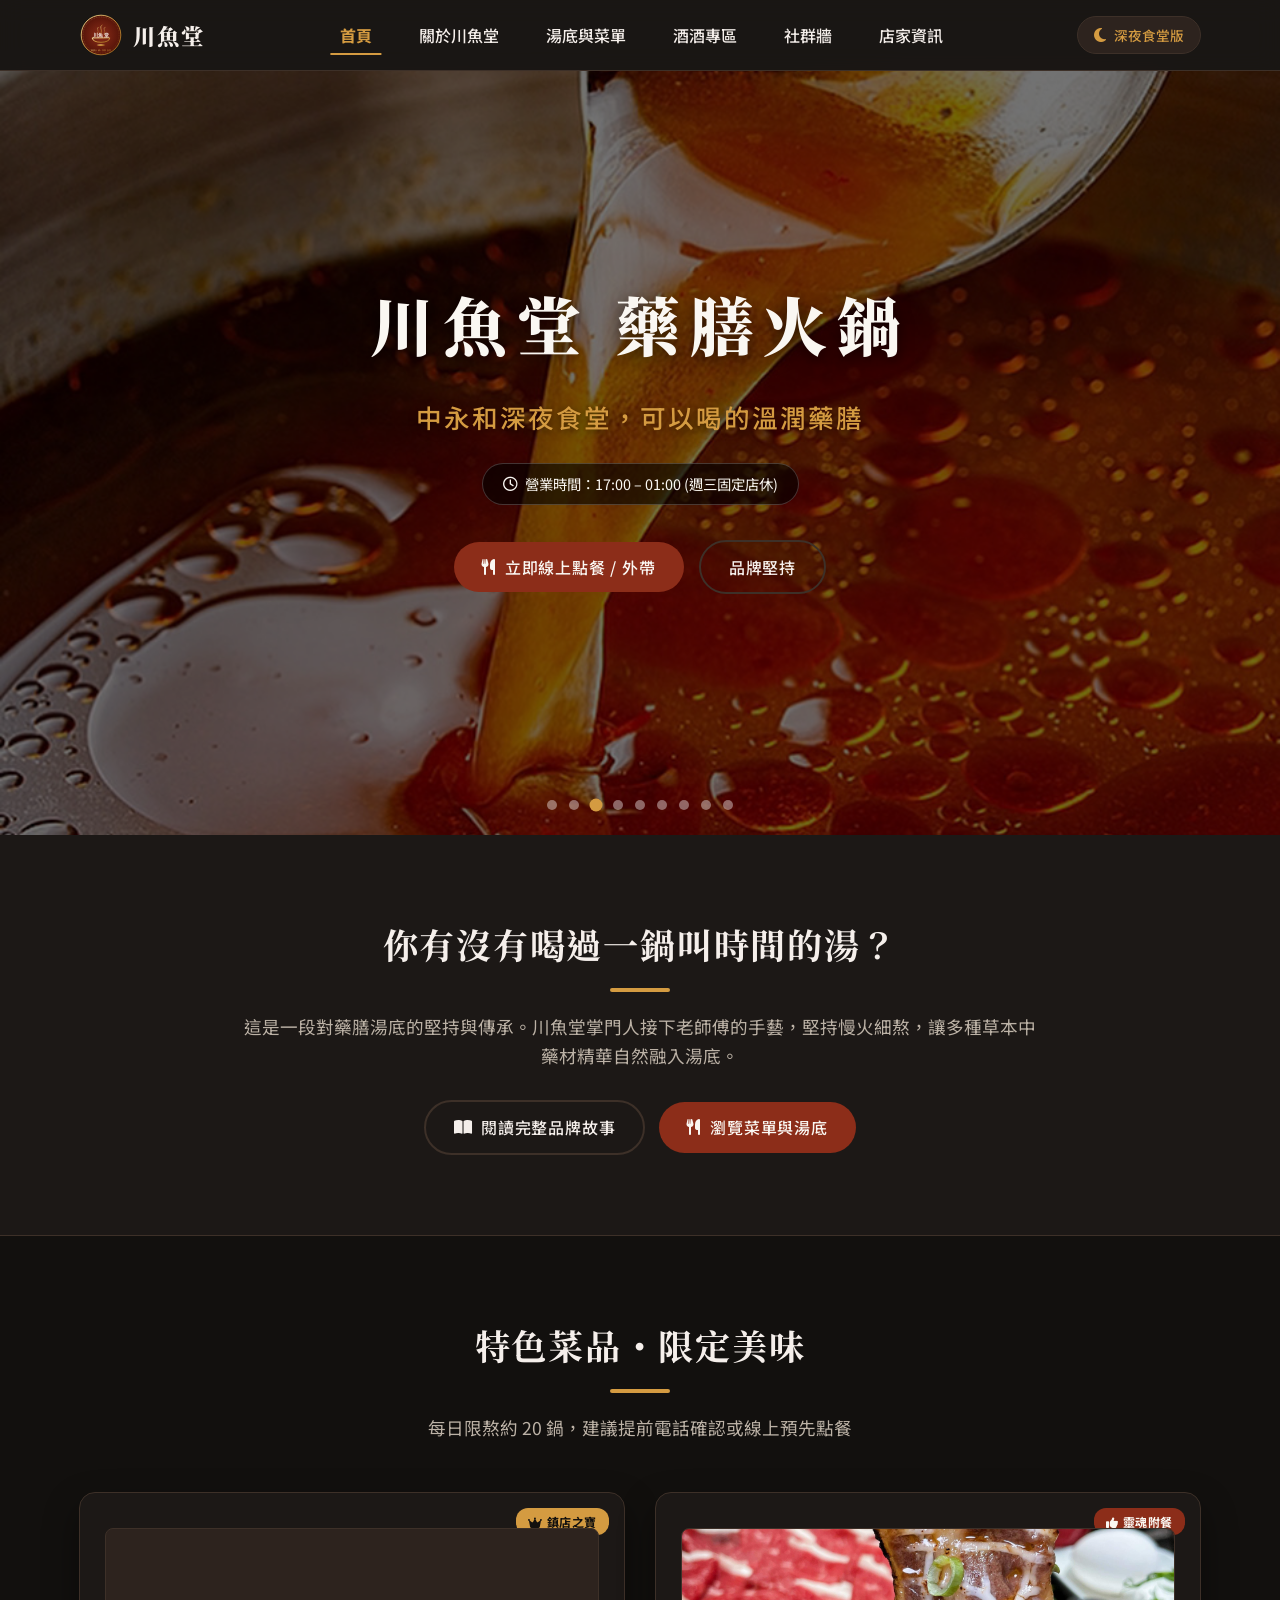
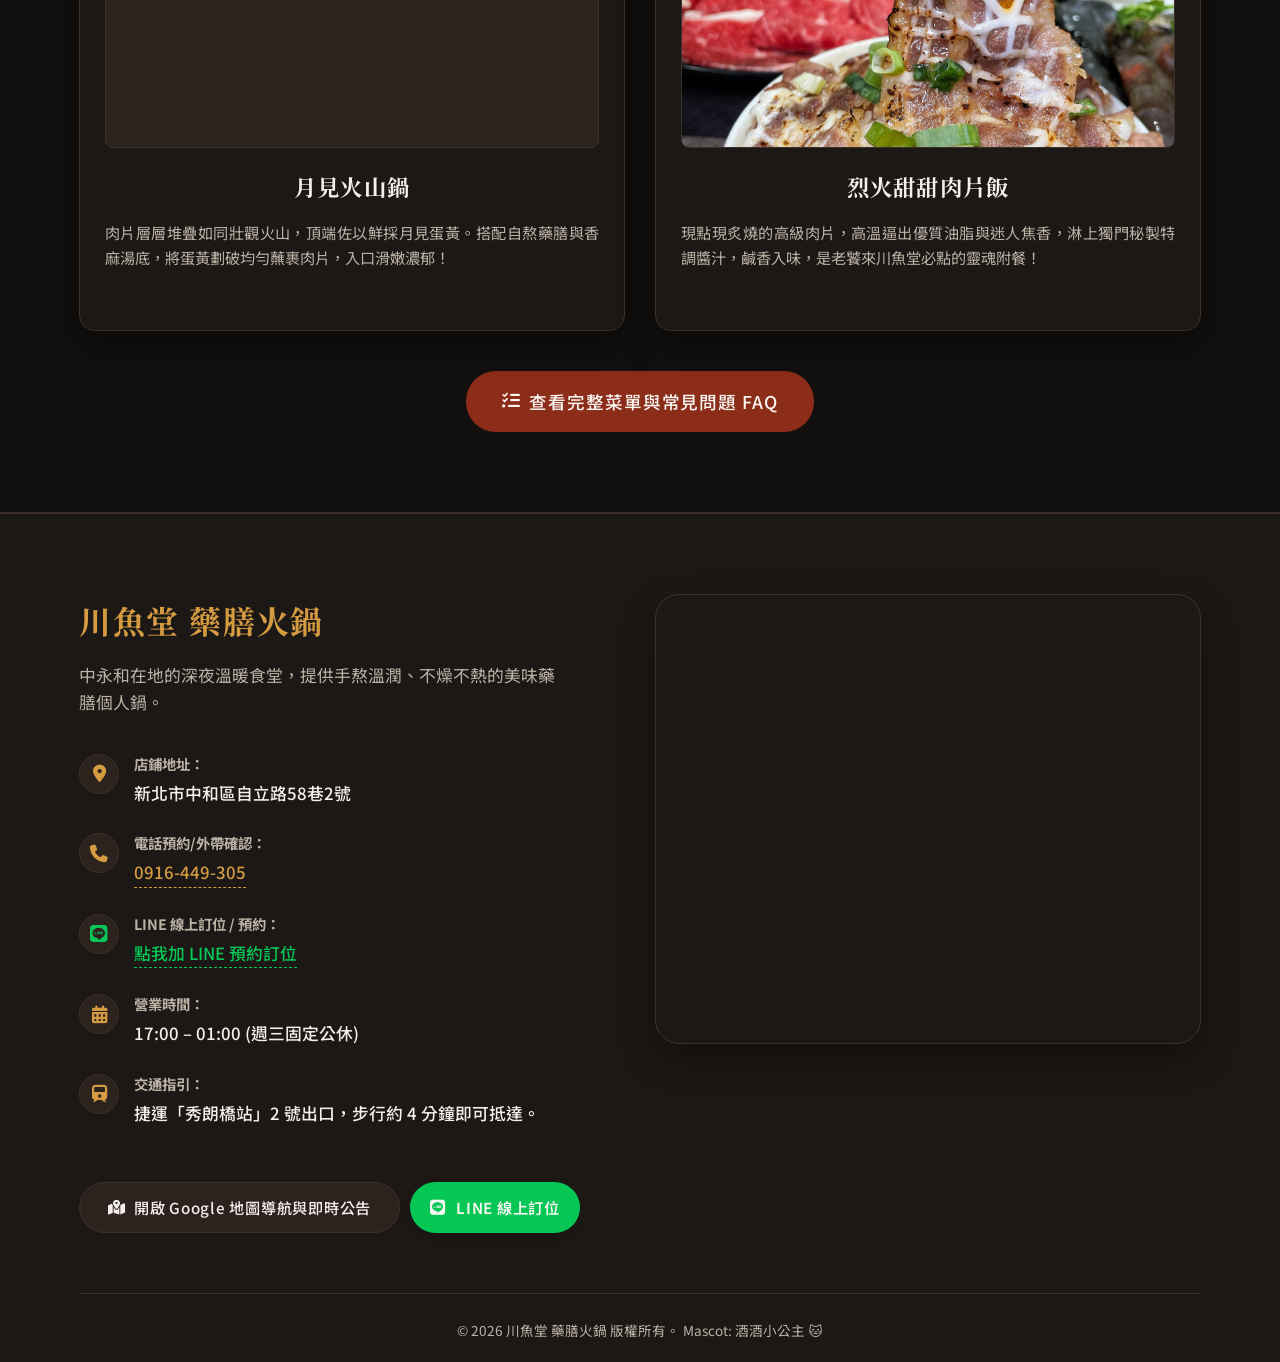
==== commit 319933f3: "Add files via upload" ====
--- a/index.html
+++ b/index.html
@@ -167,9 +167,9 @@
         <div class="menu-card">
           <div class="menu-card-badge"><i class="fa-solid fa-thumbs-up"></i> 靈魂附餐</div>
           <div class="dish-card-media-wrap">
-            <img src="images/seared-rice.jpg" alt="川魚堂特色主食炙燒肉片飯 - 現點現炙燒香氣逼人，肉汁飽滿淋上獨門醬汁，中和宵夜火鍋必點附餐" class="dish-card-media">
+            <img src="images/seared-rice.jpg" alt="川魚堂特色主食烈火甜甜肉片飯 - 現點現炙燒香氣逼人，肉汁飽滿淋上獨門醬汁，中和宵夜火鍋必點附餐" class="dish-card-media">
           </div>
-          <h3 class="menu-card-title">炙燒肉片飯</h3>
+          <h3 class="menu-card-title">烈火甜甜肉片飯</h3>
           <p class="menu-card-desc">
             現點現炙燒的高級肉片，高溫逼出優質油脂與迷人焦香，淋上獨門秘製特調醬汁，鹹香入味，是老饕來川魚堂必點的靈魂附餐！
           </p>
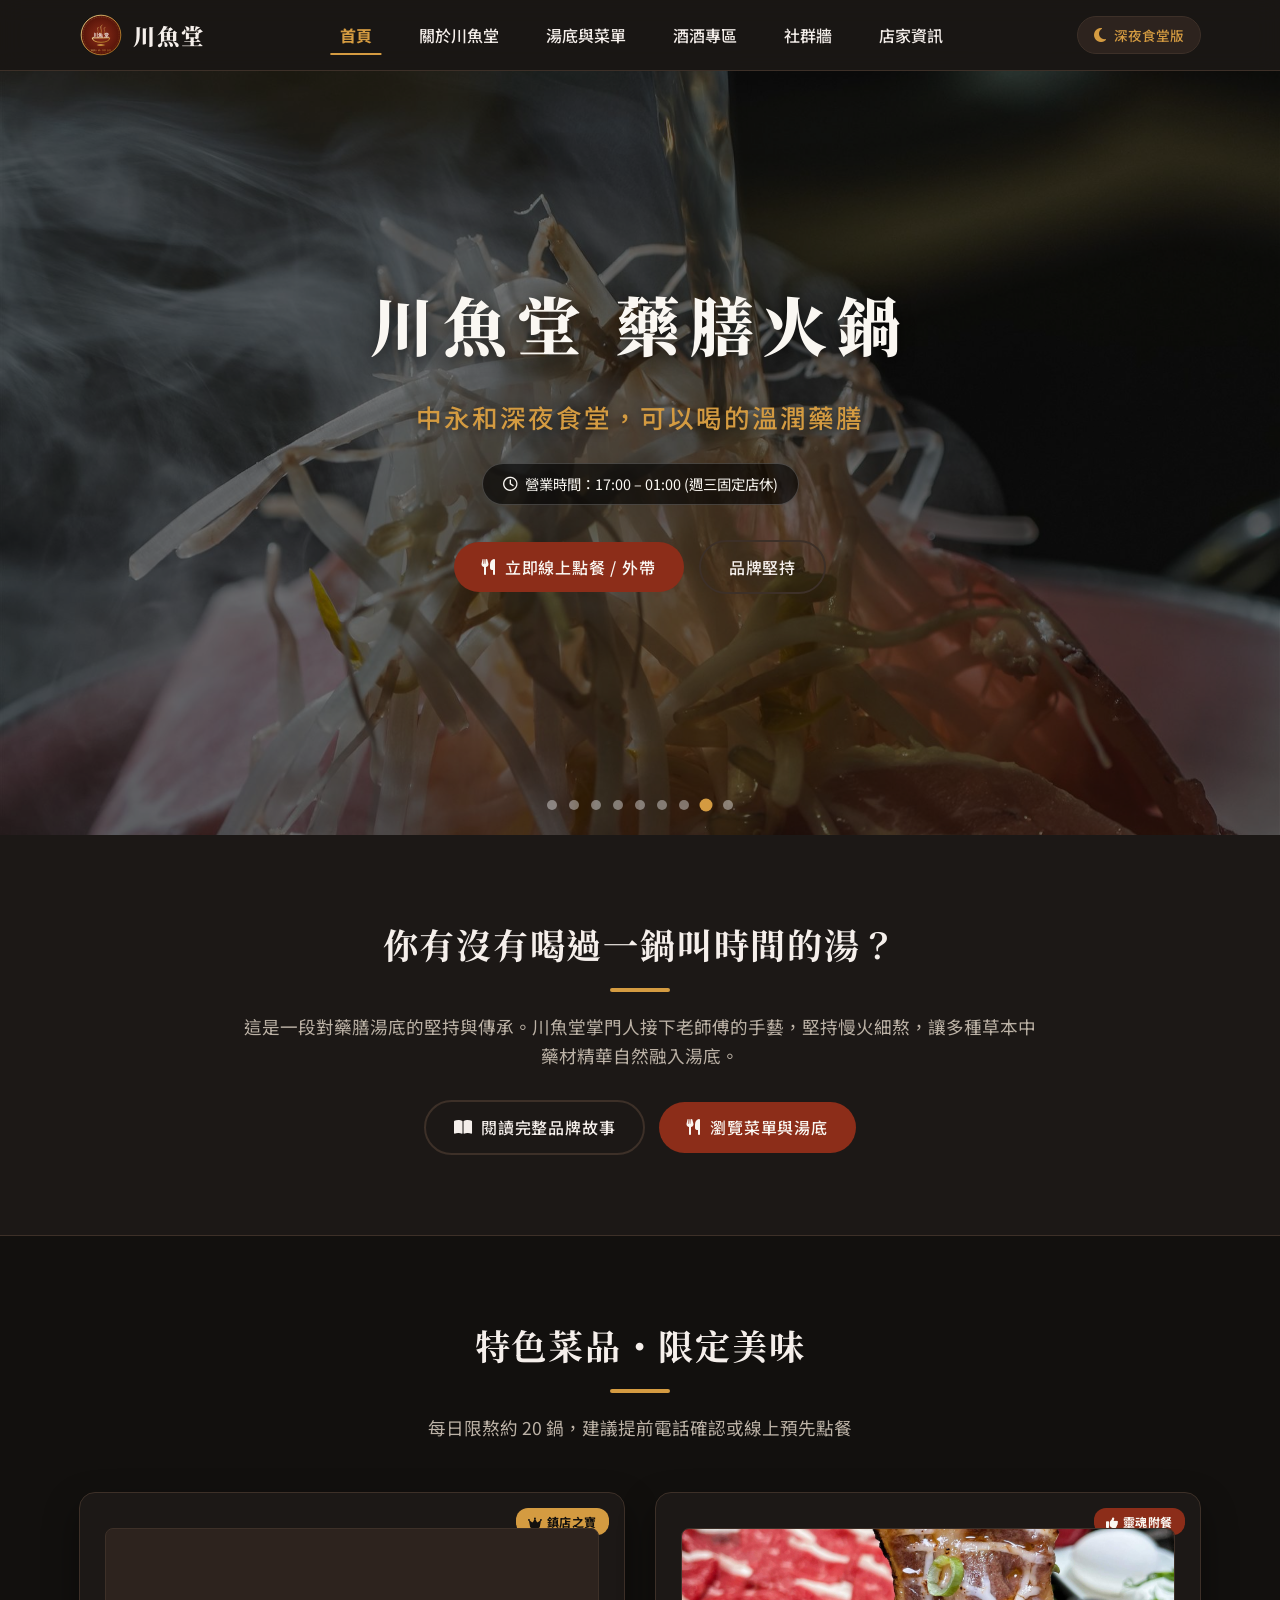
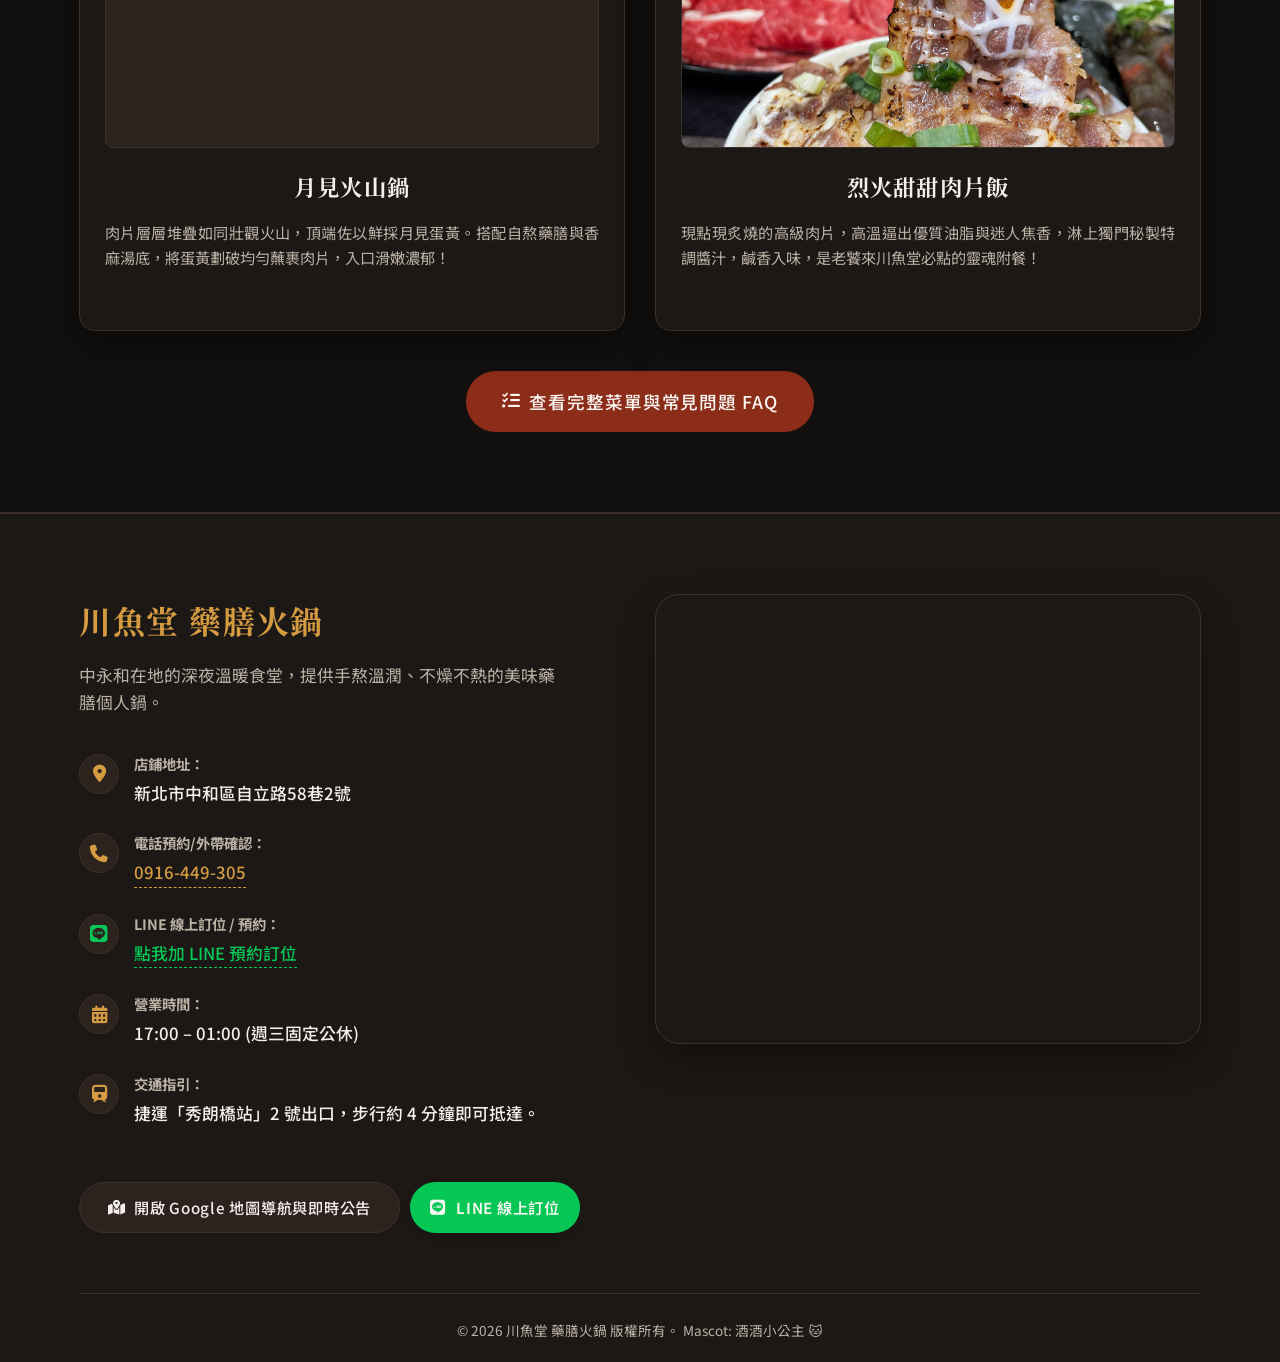
==== commit 08a3c186: "Insert analytics script in index.html Added analytics script for tracking." ====
--- a/index.html
+++ b/index.html
@@ -1,267 +1,268 @@
-﻿<!DOCTYPE html>
-<html lang="zh-Hant">
-<head>
-  <meta charset="UTF-8">
-  <meta name="viewport" content="width=device-width, initial-scale=1.0">
-  <title>川魚堂｜中和宵夜首選 藥膳火鍋深夜營業至01:00</title>
-  
-  <!-- SEO Meta Tags -->
-  <meta name="description" content="新北中和藥膳火鍋推薦！川魚堂主打天然藥膳湯底、麻辣鍋，深夜營業至凌晨01:00，加班宵夜、深夜小聚都能找到落腳處，線上預先點餐外帶更方便。">
-  <meta name="keywords" content="川魚堂, 藥膳火鍋, 中和宵夜, 中永和火鍋, 深夜食堂, 秀朗橋站美食, 個人鴛鴦鍋, 暹羅貓, 寵物友善火鍋">
-  
-  <!-- Open Graph -->
-  <meta property="og:title" content="川魚堂｜中和宵夜首選 藥膳火鍋深夜營業至01:00">
-  <meta property="og:description" content="新北中和藥膳火鍋推薦！天然藥膳湯底、麻辣鍋，深夜營業至凌晨01:00，線上點餐外帶更方便。">
-  <meta property="og:type" content="website">
-  
-  <!-- Google Fonts -->
-  <link rel="preconnect" href="https://fonts.googleapis.com">
-  <link rel="preconnect" href="https://fonts.gstatic.com" crossorigin>
-  <link href="https://fonts.googleapis.com/css2?family=Noto+Sans+TC:wght@300;400;500;700&family=Noto+Serif+TC:wght@500;700;900&family=Outfit:wght@400;600&display=swap" rel="stylesheet">
-  
-  <!-- FontAwesome Icons -->
-  <link rel="stylesheet" href="https://cdnjs.cloudflare.com/ajax/libs/font-awesome/6.4.0/css/all.min.css">
-  
-  <!-- Custom Stylesheets -->
-  <link rel="stylesheet" href="style.css">
-</head>
-<body class="dark-theme">
-
-  <!-- Top Navigation Bar -->
-  <nav class="navbar" id="navbar">
-    <div class="nav-container">
-      <a href="index.html" class="logo-link" id="nav-logo-link">
-        <img src="images/logo.svg" alt="川魚堂 藥膳火鍋 品牌標誌" class="nav-logo" id="nav-logo-img">
-        <span class="logo-text">川魚堂</span>
-      </a>
-      
-      <!-- Mobile Toggle Button -->
-      <button class="nav-toggle" id="nav-toggle" aria-label="切換選單">
-        <span class="bar"></span>
-        <span class="bar"></span>
-        <span class="bar"></span>
-      </button>
-      
-      <!-- Nav Links -->
-      <ul class="nav-menu" id="nav-menu">
-        <li><a href="index.html" class="nav-item active">首頁</a></li>
-        <li><a href="about.html" class="nav-item">關於川魚堂</a></li>
-        <li><a href="menu.html" class="nav-item">湯底與菜單</a></li>
-        <li><a href="jiujiu.html" class="nav-item">酒酒專區</a></li>
-        <li><a href="social.html" class="nav-item">社群牆</a></li>
-        <li><a href="info.html" class="nav-item">店家資訊</a></li>
-      </ul>
-      
-      <!-- Theme Switcher -->
-      <button class="theme-switcher-btn" id="theme-switcher" aria-label="切換網站風格" title="點擊切換 溫潤草本/深夜食堂 風格">
-        <i class="fa-solid fa-moon theme-icon" id="theme-icon"></i>
-        <span class="theme-label" id="theme-label">深夜食堂版</span>
-      </button>
-    </div>
-  </nav>
-
-  <!-- Hero Section with Slideshow -->
-  <header class="hero" id="home">
-    <!-- Background Carousel -->
-    <div class="carousel-container" id="hero-carousel">
-      <div class="carousel-slide active">
-        <img src="images/hero-1.jpg" alt="川魚堂藥膳火鍋 - 招牌經典自熬藥膳湯頭與澎湃肉品餐點" class="carousel-img">
-      </div>
-      <div class="carousel-slide">
-        <img src="images/hero-2.jpg" alt="川魚堂中永和深夜食堂 - 暖色調質感個人鴛鴦鍋用餐區環境" class="carousel-img">
-      </div>
-      <div class="carousel-slide">
-        <img src="images/hero-3.jpg" alt="川魚堂深夜火鍋店外觀 - 鄰近捷運秀朗橋站2號出口走路4分鐘" class="carousel-img">
-      </div>
-      <div class="carousel-slide">
-        <video src="images/hero-4.mp4" autoplay loop muted playsinline class="carousel-img" title="川魚堂招牌藥膳火鍋熱氣騰騰動態短片" aria-label="川魚堂招牌藥膳火鍋熱氣騰騰動態短片"></video>
-      </div>
-      <div class="carousel-slide">
-        <img src="images/hero-5.JPG" alt="川魚堂個人鴛鴦鍋精緻配菜與千張紙食材特寫" class="carousel-img">
-      </div>
-      <div class="carousel-slide">
-        <img src="images/hero-6.JPG" alt="川魚堂天香麻辣湯底 - 不用牛油可以大口喝的清爽香麻湯頭" class="carousel-img">
-      </div>
-      <div class="carousel-slide">
-        <img src="images/hero-7.jpg" alt="川魚堂大漢蒙古湯底 - 孜然草果大骨黃金比例慢熬湯頭" class="carousel-img">
-      </div>
-      <div class="carousel-slide">
-        <img src="images/hero-8.jpg" alt="川魚堂深夜美食 - 手工丸與嚴選優質牛肉片火鍋餐點" class="carousel-img">
-      </div>
-      <div class="carousel-slide">
-        <img src="images/hero-9.jpg" alt="川魚堂中永和火鍋推薦 - 個人鴛鴦鍋豐富配料" class="carousel-img">
-      </div>
-      <!-- Carousel Indicators -->
-      <div class="carousel-indicators">
-        <span class="dot active" data-index="0"></span>
-        <span class="dot" data-index="1"></span>
-        <span class="dot" data-index="2"></span>
-        <span class="dot" data-index="3"></span>
-        <span class="dot" data-index="4"></span>
-        <span class="dot" data-index="5"></span>
-        <span class="dot" data-index="6"></span>
-        <span class="dot" data-index="7"></span>
-        <span class="dot" data-index="8"></span>
-      </div>
-    </div>
-    
-    <!-- Hero Text Overlay -->
-    <div class="hero-overlay-content">
-      <div class="container">
-        <h1 class="hero-title animate-fade">川魚堂 藥膳火鍋</h1>
-        <p class="hero-tagline animate-fade">中永和深夜食堂，可以喝的溫潤藥膳</p>
-        <p class="hero-hours-badge animate-fade"><i class="fa-regular fa-clock"></i> 營業時間：17:00 – 01:00 (週三固定店休)</p>
-        <div class="hero-buttons animate-fade">
-          <a href="https://shop.ichefpos.com/store/mGwgwyVS/ordering" target="_blank" rel="noopener noreferrer" class="btn btn-primary pulse-btn" id="hero-order-btn">
-            <i class="fa-solid fa-utensils"></i> 立即線上點餐 / 外帶
-          </a>
-          <a href="about.html" class="btn btn-secondary" id="hero-more-btn">品牌堅持</a>
-        </div>
-      </div>
-    </div>
-  </header>
-
-  <!-- Floating Mobile Order FAB -->
-  <a href="https://shop.ichefpos.com/store/mGwgwyVS/ordering" target="_blank" rel="noopener noreferrer" class="mobile-order-fab" id="mobile-order-fab">
-    <i class="fa-solid fa-utensils"></i> 線上點餐
-  </a>
-
-  <!-- Home Highlights / Quick Overview Section -->
-  <section class="section about-section">
-    <div class="container text-center scroll-reveal">
-      <h2 class="section-title">你有沒有喝過一鍋叫時間的湯？</h2>
-      <div class="title-divider"></div>
-      <p class="section-subtitle" style="max-width: 800px; margin: 0 auto 30px auto;">
-        這是一段對藥膳湯底的堅持與傳承。川魚堂掌門人接下老師傅的手藝，堅持慢火細熬，讓多種草本中藥材精華自然融入湯底。
-      </p>
-      <div style="margin-top: 30px;">
-        <a href="about.html" class="btn btn-secondary"><i class="fa-solid fa-book-open"></i> 閱讀完整品牌故事</a>
-        <a href="menu.html" class="btn btn-primary" style="margin-left: 10px;"><i class="fa-solid fa-utensils"></i> 瀏覽菜單與湯底</a>
-      </div>
-    </div>
-  </section>
-
-  <!-- Featured Dish Quick Teaser -->
-  <section class="section menu-section">
-    <div class="container">
-      <div class="section-header text-center scroll-reveal">
-        <h2 class="section-title">特色菜品・限定美味</h2>
-        <div class="title-divider"></div>
-        <p class="section-subtitle">每日限熬約 20 鍋，建議提前電話確認或線上預先點餐</p>
-      </div>
-
-      <div class="grid grid-2 scroll-reveal">
-        <!-- Dish 1 -->
-        <div class="menu-card">
-          <div class="menu-card-badge" style="background-color: #D49B41; color: #12100E;"><i class="fa-solid fa-crown"></i> 鎮店之寶</div>
-          <div class="dish-card-media-wrap">
-            <video src="images/volcano.mp4" autoplay loop muted playsinline class="dish-card-media" title="川魚堂鎮店之寶月見火山鍋 - 滿滿肉片堆疊如火山，搭配鮮採月見蛋黃，中和必吃打卡美食" aria-label="川魚堂鎮店之寶月見火山鍋"></video>
-          </div>
-          <h3 class="menu-card-title">月見火山鍋</h3>
-          <p class="menu-card-desc">
-            肉片層層堆疊如同壯觀火山，頂端佐以鮮採月見蛋黃。搭配自熬藥膳與香麻湯底，將蛋黃劃破均勻蘸裹肉片，入口滑嫩濃郁！
-          </p>
-        </div>
-
-        <!-- Dish 2 -->
-        <div class="menu-card">
-          <div class="menu-card-badge"><i class="fa-solid fa-thumbs-up"></i> 靈魂附餐</div>
-          <div class="dish-card-media-wrap">
-            <img src="images/seared-rice.jpg" alt="川魚堂特色主食烈火甜甜肉片飯 - 現點現炙燒香氣逼人，肉汁飽滿淋上獨門醬汁，中和宵夜火鍋必點附餐" class="dish-card-media">
-          </div>
-          <h3 class="menu-card-title">烈火甜甜肉片飯</h3>
-          <p class="menu-card-desc">
-            現點現炙燒的高級肉片，高溫逼出優質油脂與迷人焦香，淋上獨門秘製特調醬汁，鹹香入味，是老饕來川魚堂必點的靈魂附餐！
-          </p>
-        </div>
-      </div>
-
-      <div class="text-center" style="margin-top: 40px;">
-        <a href="menu.html" class="btn btn-large btn-primary"><i class="fa-solid fa-list-check"></i> 查看完整菜單與常見問題 FAQ</a>
-      </div>
-    </div>
-  </section>
-
-  <!-- Footer Info & Maps Section -->
-  <footer class="footer-section" id="contact">
-    <div class="container">
-      <div class="grid grid-2 scroll-reveal">
-        <!-- Contact details -->
-        <div class="footer-info-box">
-          <h3 class="footer-logo-title">川魚堂 藥膳火鍋</h3>
-          <p class="footer-desc-text">中永和在地的深夜溫暖食堂，提供手熬溫潤、不燥不熱的美味藥膳個人鍋。</p>
-          
-          <ul class="contact-details-list">
-            <li>
-              <div class="contact-icon"><i class="fa-solid fa-location-dot"></i></div>
-              <div class="contact-text">
-                <strong>店鋪地址：</strong>
-                <span>新北市中和區自立路58巷2號</span>
-              </div>
-            </li>
-            <li>
-              <div class="contact-icon"><i class="fa-solid fa-phone"></i></div>
-              <div class="contact-text">
-                <strong>電話預約/外帶確認：</strong>
-                <a href="tel:0916449305" class="tel-link">0916-449-305</a>
-              </div>
-            </li>
-            <li>
-              <div class="contact-icon" style="color: #06C755;"><i class="fa-brands fa-line"></i></div>
-              <div class="contact-text">
-                <strong>LINE 線上訂位 / 預約：</strong>
-                <a href="https://line.me/R/ti/p/%40625umctp#~" target="_blank" rel="noopener noreferrer" class="tel-link" style="color: #06C755 !important; border-color: #06C755;">點我加 LINE 預約訂位</a>
-              </div>
-            </li>
-            <li>
-              <div class="contact-icon"><i class="fa-solid fa-calendar-days"></i></div>
-              <div class="contact-text">
-                <strong>營業時間：</strong>
-                <span>17:00 – 01:00 (週三固定公休)</span>
-              </div>
-            </li>
-            <li>
-              <div class="contact-icon"><i class="fa-solid fa-train"></i></div>
-              <div class="contact-text">
-                <strong>交通指引：</strong>
-                <span>捷運「秀朗橋站」2 號出口，步行約 4 分鐘即可抵達。</span>
-              </div>
-            </li>
-          </ul>
-          
-          <div class="maps-sync-cta" style="display: flex; flex-wrap: wrap; gap: 10px;">
-            <a href="https://maps.app.goo.gl/PWsyeWEJpZTN7Xrx7?g_st=ic" target="_blank" rel="noopener noreferrer" class="btn btn-primary maps-btn" id="google-maps-btn">
-              <i class="fa-solid fa-map-location-dot"></i> 開啟 Google 地圖導航與即時公告
-            </a>
-            <a href="https://line.me/R/ti/p/%40625umctp#~" target="_blank" rel="noopener noreferrer" class="btn social-btn line-btn" style="padding: 10px 20px; font-size: 0.95rem;">
-              <i class="fa-brands fa-line"></i> LINE 線上訂位
-            </a>
-          </div>
-        </div>
-        
-        <!-- Embedded Google Maps -->
-        <div class="footer-map-box">
-          <iframe 
-            src="https://www.google.com/maps/embed?pb=!1m18!1m12!1m3!1d3616.1407338426027!2d121.52309197621182!3d24.99533353984635!2m3!1f0!2f0!3f0!3m2!1i1024!2i768!4f13.1!3m3!1m2!1s0x3468020ff694c92f%3A0xc07a4a2b9a7be8e7!2zMjM15paw5YyX5biC5Lit5ZKM5Y2A6Ieq56uL6LevNTjcl7cy6Jmf!5e0!3m2!1szh-TW!2stw!4v1719900000000!5m2!1szh-TW!2stw" 
-            width="100%" 
-            height="100%" 
-            style="border:0;" 
-            allowfullscreen="" 
-            loading="lazy" 
-            referrerpolicy="no-referrer-when-downgrade"
-            title="川魚堂 藥膳火鍋 位置地圖">
-          </iframe>
-        </div>
-      </div>
-      
-      <!-- Footer Copyright Bar -->
-      <div class="footer-bottom text-center">
-        <p>&copy; 2026 川魚堂 藥膳火鍋 版權所有。 Mascot: 酒酒小公主 🐱</p>
-      </div>
-    </div>
-  </footer>
-
-  <!-- Custom Scripts -->
-  <script src="app.js"></script>
-</body>
+﻿<!DOCTYPE html>
+<html lang="zh-Hant">
+<head>
+  <meta charset="UTF-8">
+  <meta name="viewport" content="width=device-width, initial-scale=1.0">
+  <title>川魚堂｜中和宵夜首選 藥膳火鍋深夜營業至01:00</title>
+  
+  <!-- SEO Meta Tags -->
+  <meta name="description" content="新北中和藥膳火鍋推薦！川魚堂主打天然藥膳湯底、麻辣鍋，深夜營業至凌晨01:00，加班宵夜、深夜小聚都能找到落腳處，線上預先點餐外帶更方便。">
+  <meta name="keywords" content="川魚堂, 藥膳火鍋, 中和宵夜, 中永和火鍋, 深夜食堂, 秀朗橋站美食, 個人鴛鴦鍋, 暹羅貓, 寵物友善火鍋">
+  
+  <!-- Open Graph -->
+  <meta property="og:title" content="川魚堂｜中和宵夜首選 藥膳火鍋深夜營業至01:00">
+  <meta property="og:description" content="新北中和藥膳火鍋推薦！天然藥膳湯底、麻辣鍋，深夜營業至凌晨01:00，線上點餐外帶更方便。">
+  <meta property="og:type" content="website">
+  
+  <!-- Google Fonts -->
+  <link rel="preconnect" href="https://fonts.googleapis.com">
+  <link rel="preconnect" href="https://fonts.gstatic.com" crossorigin>
+  <link href="https://fonts.googleapis.com/css2?family=Noto+Sans+TC:wght@300;400;500;700&family=Noto+Serif+TC:wght@500;700;900&family=Outfit:wght@400;600&display=swap" rel="stylesheet">
+  
+  <!-- FontAwesome Icons -->
+  <link rel="stylesheet" href="https://cdnjs.cloudflare.com/ajax/libs/font-awesome/6.4.0/css/all.min.css">
+  
+  <!-- Custom Stylesheets -->
+  <link rel="stylesheet" href="style.css">
+  <script src="https://analytics.ahrefs.com/analytics.js" data-key="Duc6YBq5ULNKERIEFAeN1g" async></script>
+</head>
+<body class="dark-theme">
+
+  <!-- Top Navigation Bar -->
+  <nav class="navbar" id="navbar">
+    <div class="nav-container">
+      <a href="index.html" class="logo-link" id="nav-logo-link">
+        <img src="images/logo.svg" alt="川魚堂 藥膳火鍋 品牌標誌" class="nav-logo" id="nav-logo-img">
+        <span class="logo-text">川魚堂</span>
+      </a>
+      
+      <!-- Mobile Toggle Button -->
+      <button class="nav-toggle" id="nav-toggle" aria-label="切換選單">
+        <span class="bar"></span>
+        <span class="bar"></span>
+        <span class="bar"></span>
+      </button>
+      
+      <!-- Nav Links -->
+      <ul class="nav-menu" id="nav-menu">
+        <li><a href="index.html" class="nav-item active">首頁</a></li>
+        <li><a href="about.html" class="nav-item">關於川魚堂</a></li>
+        <li><a href="menu.html" class="nav-item">湯底與菜單</a></li>
+        <li><a href="jiujiu.html" class="nav-item">酒酒專區</a></li>
+        <li><a href="social.html" class="nav-item">社群牆</a></li>
+        <li><a href="info.html" class="nav-item">店家資訊</a></li>
+      </ul>
+      
+      <!-- Theme Switcher -->
+      <button class="theme-switcher-btn" id="theme-switcher" aria-label="切換網站風格" title="點擊切換 溫潤草本/深夜食堂 風格">
+        <i class="fa-solid fa-moon theme-icon" id="theme-icon"></i>
+        <span class="theme-label" id="theme-label">深夜食堂版</span>
+      </button>
+    </div>
+  </nav>
+
+  <!-- Hero Section with Slideshow -->
+  <header class="hero" id="home">
+    <!-- Background Carousel -->
+    <div class="carousel-container" id="hero-carousel">
+      <div class="carousel-slide active">
+        <img src="images/hero-1.jpg" alt="川魚堂藥膳火鍋 - 招牌經典自熬藥膳湯頭與澎湃肉品餐點" class="carousel-img">
+      </div>
+      <div class="carousel-slide">
+        <img src="images/hero-2.jpg" alt="川魚堂中永和深夜食堂 - 暖色調質感個人鴛鴦鍋用餐區環境" class="carousel-img">
+      </div>
+      <div class="carousel-slide">
+        <img src="images/hero-3.jpg" alt="川魚堂深夜火鍋店外觀 - 鄰近捷運秀朗橋站2號出口走路4分鐘" class="carousel-img">
+      </div>
+      <div class="carousel-slide">
+        <video src="images/hero-4.mp4" autoplay loop muted playsinline class="carousel-img" title="川魚堂招牌藥膳火鍋熱氣騰騰動態短片" aria-label="川魚堂招牌藥膳火鍋熱氣騰騰動態短片"></video>
+      </div>
+      <div class="carousel-slide">
+        <img src="images/hero-5.JPG" alt="川魚堂個人鴛鴦鍋精緻配菜與千張紙食材特寫" class="carousel-img">
+      </div>
+      <div class="carousel-slide">
+        <img src="images/hero-6.JPG" alt="川魚堂天香麻辣湯底 - 不用牛油可以大口喝的清爽香麻湯頭" class="carousel-img">
+      </div>
+      <div class="carousel-slide">
+        <img src="images/hero-7.jpg" alt="川魚堂大漢蒙古湯底 - 孜然草果大骨黃金比例慢熬湯頭" class="carousel-img">
+      </div>
+      <div class="carousel-slide">
+        <img src="images/hero-8.jpg" alt="川魚堂深夜美食 - 手工丸與嚴選優質牛肉片火鍋餐點" class="carousel-img">
+      </div>
+      <div class="carousel-slide">
+        <img src="images/hero-9.jpg" alt="川魚堂中永和火鍋推薦 - 個人鴛鴦鍋豐富配料" class="carousel-img">
+      </div>
+      <!-- Carousel Indicators -->
+      <div class="carousel-indicators">
+        <span class="dot active" data-index="0"></span>
+        <span class="dot" data-index="1"></span>
+        <span class="dot" data-index="2"></span>
+        <span class="dot" data-index="3"></span>
+        <span class="dot" data-index="4"></span>
+        <span class="dot" data-index="5"></span>
+        <span class="dot" data-index="6"></span>
+        <span class="dot" data-index="7"></span>
+        <span class="dot" data-index="8"></span>
+      </div>
+    </div>
+    
+    <!-- Hero Text Overlay -->
+    <div class="hero-overlay-content">
+      <div class="container">
+        <h1 class="hero-title animate-fade">川魚堂 藥膳火鍋</h1>
+        <p class="hero-tagline animate-fade">中永和深夜食堂，可以喝的溫潤藥膳</p>
+        <p class="hero-hours-badge animate-fade"><i class="fa-regular fa-clock"></i> 營業時間：17:00 – 01:00 (週三固定店休)</p>
+        <div class="hero-buttons animate-fade">
+          <a href="https://shop.ichefpos.com/store/mGwgwyVS/ordering" target="_blank" rel="noopener noreferrer" class="btn btn-primary pulse-btn" id="hero-order-btn">
+            <i class="fa-solid fa-utensils"></i> 立即線上點餐 / 外帶
+          </a>
+          <a href="about.html" class="btn btn-secondary" id="hero-more-btn">品牌堅持</a>
+        </div>
+      </div>
+    </div>
+  </header>
+
+  <!-- Floating Mobile Order FAB -->
+  <a href="https://shop.ichefpos.com/store/mGwgwyVS/ordering" target="_blank" rel="noopener noreferrer" class="mobile-order-fab" id="mobile-order-fab">
+    <i class="fa-solid fa-utensils"></i> 線上點餐
+  </a>
+
+  <!-- Home Highlights / Quick Overview Section -->
+  <section class="section about-section">
+    <div class="container text-center scroll-reveal">
+      <h2 class="section-title">你有沒有喝過一鍋叫時間的湯？</h2>
+      <div class="title-divider"></div>
+      <p class="section-subtitle" style="max-width: 800px; margin: 0 auto 30px auto;">
+        這是一段對藥膳湯底的堅持與傳承。川魚堂掌門人接下老師傅的手藝，堅持慢火細熬，讓多種草本中藥材精華自然融入湯底。
+      </p>
+      <div style="margin-top: 30px;">
+        <a href="about.html" class="btn btn-secondary"><i class="fa-solid fa-book-open"></i> 閱讀完整品牌故事</a>
+        <a href="menu.html" class="btn btn-primary" style="margin-left: 10px;"><i class="fa-solid fa-utensils"></i> 瀏覽菜單與湯底</a>
+      </div>
+    </div>
+  </section>
+
+  <!-- Featured Dish Quick Teaser -->
+  <section class="section menu-section">
+    <div class="container">
+      <div class="section-header text-center scroll-reveal">
+        <h2 class="section-title">特色菜品・限定美味</h2>
+        <div class="title-divider"></div>
+        <p class="section-subtitle">每日限熬約 20 鍋，建議提前電話確認或線上預先點餐</p>
+      </div>
+
+      <div class="grid grid-2 scroll-reveal">
+        <!-- Dish 1 -->
+        <div class="menu-card">
+          <div class="menu-card-badge" style="background-color: #D49B41; color: #12100E;"><i class="fa-solid fa-crown"></i> 鎮店之寶</div>
+          <div class="dish-card-media-wrap">
+            <video src="images/volcano.mp4" autoplay loop muted playsinline class="dish-card-media" title="川魚堂鎮店之寶月見火山鍋 - 滿滿肉片堆疊如火山，搭配鮮採月見蛋黃，中和必吃打卡美食" aria-label="川魚堂鎮店之寶月見火山鍋"></video>
+          </div>
+          <h3 class="menu-card-title">月見火山鍋</h3>
+          <p class="menu-card-desc">
+            肉片層層堆疊如同壯觀火山，頂端佐以鮮採月見蛋黃。搭配自熬藥膳與香麻湯底，將蛋黃劃破均勻蘸裹肉片，入口滑嫩濃郁！
+          </p>
+        </div>
+
+        <!-- Dish 2 -->
+        <div class="menu-card">
+          <div class="menu-card-badge"><i class="fa-solid fa-thumbs-up"></i> 靈魂附餐</div>
+          <div class="dish-card-media-wrap">
+            <img src="images/seared-rice.jpg" alt="川魚堂特色主食烈火甜甜肉片飯 - 現點現炙燒香氣逼人，肉汁飽滿淋上獨門醬汁，中和宵夜火鍋必點附餐" class="dish-card-media">
+          </div>
+          <h3 class="menu-card-title">烈火甜甜肉片飯</h3>
+          <p class="menu-card-desc">
+            現點現炙燒的高級肉片，高溫逼出優質油脂與迷人焦香，淋上獨門秘製特調醬汁，鹹香入味，是老饕來川魚堂必點的靈魂附餐！
+          </p>
+        </div>
+      </div>
+
+      <div class="text-center" style="margin-top: 40px;">
+        <a href="menu.html" class="btn btn-large btn-primary"><i class="fa-solid fa-list-check"></i> 查看完整菜單與常見問題 FAQ</a>
+      </div>
+    </div>
+  </section>
+
+  <!-- Footer Info & Maps Section -->
+  <footer class="footer-section" id="contact">
+    <div class="container">
+      <div class="grid grid-2 scroll-reveal">
+        <!-- Contact details -->
+        <div class="footer-info-box">
+          <h3 class="footer-logo-title">川魚堂 藥膳火鍋</h3>
+          <p class="footer-desc-text">中永和在地的深夜溫暖食堂，提供手熬溫潤、不燥不熱的美味藥膳個人鍋。</p>
+          
+          <ul class="contact-details-list">
+            <li>
+              <div class="contact-icon"><i class="fa-solid fa-location-dot"></i></div>
+              <div class="contact-text">
+                <strong>店鋪地址：</strong>
+                <span>新北市中和區自立路58巷2號</span>
+              </div>
+            </li>
+            <li>
+              <div class="contact-icon"><i class="fa-solid fa-phone"></i></div>
+              <div class="contact-text">
+                <strong>電話預約/外帶確認：</strong>
+                <a href="tel:0916449305" class="tel-link">0916-449-305</a>
+              </div>
+            </li>
+            <li>
+              <div class="contact-icon" style="color: #06C755;"><i class="fa-brands fa-line"></i></div>
+              <div class="contact-text">
+                <strong>LINE 線上訂位 / 預約：</strong>
+                <a href="https://line.me/R/ti/p/%40625umctp#~" target="_blank" rel="noopener noreferrer" class="tel-link" style="color: #06C755 !important; border-color: #06C755;">點我加 LINE 預約訂位</a>
+              </div>
+            </li>
+            <li>
+              <div class="contact-icon"><i class="fa-solid fa-calendar-days"></i></div>
+              <div class="contact-text">
+                <strong>營業時間：</strong>
+                <span>17:00 – 01:00 (週三固定公休)</span>
+              </div>
+            </li>
+            <li>
+              <div class="contact-icon"><i class="fa-solid fa-train"></i></div>
+              <div class="contact-text">
+                <strong>交通指引：</strong>
+                <span>捷運「秀朗橋站」2 號出口，步行約 4 分鐘即可抵達。</span>
+              </div>
+            </li>
+          </ul>
+          
+          <div class="maps-sync-cta" style="display: flex; flex-wrap: wrap; gap: 10px;">
+            <a href="https://maps.app.goo.gl/PWsyeWEJpZTN7Xrx7?g_st=ic" target="_blank" rel="noopener noreferrer" class="btn btn-primary maps-btn" id="google-maps-btn">
+              <i class="fa-solid fa-map-location-dot"></i> 開啟 Google 地圖導航與即時公告
+            </a>
+            <a href="https://line.me/R/ti/p/%40625umctp#~" target="_blank" rel="noopener noreferrer" class="btn social-btn line-btn" style="padding: 10px 20px; font-size: 0.95rem;">
+              <i class="fa-brands fa-line"></i> LINE 線上訂位
+            </a>
+          </div>
+        </div>
+        
+        <!-- Embedded Google Maps -->
+        <div class="footer-map-box">
+          <iframe 
+            src="https://www.google.com/maps/embed?pb=!1m18!1m12!1m3!1d3616.1407338426027!2d121.52309197621182!3d24.99533353984635!2m3!1f0!2f0!3f0!3m2!1i1024!2i768!4f13.1!3m3!1m2!1s0x3468020ff694c92f%3A0xc07a4a2b9a7be8e7!2zMjM15paw5YyX5biC5Lit5ZKM5Y2A6Ieq56uL6LevNTjcl7cy6Jmf!5e0!3m2!1szh-TW!2stw!4v1719900000000!5m2!1szh-TW!2stw" 
+            width="100%" 
+            height="100%" 
+            style="border:0;" 
+            allowfullscreen="" 
+            loading="lazy" 
+            referrerpolicy="no-referrer-when-downgrade"
+            title="川魚堂 藥膳火鍋 位置地圖">
+          </iframe>
+        </div>
+      </div>
+      
+      <!-- Footer Copyright Bar -->
+      <div class="footer-bottom text-center">
+        <p>&copy; 2026 川魚堂 藥膳火鍋 版權所有。 Mascot: 酒酒小公主 🐱</p>
+      </div>
+    </div>
+  </footer>
+
+  <!-- Custom Scripts -->
+  <script src="app.js"></script>
+</body>
 </html>
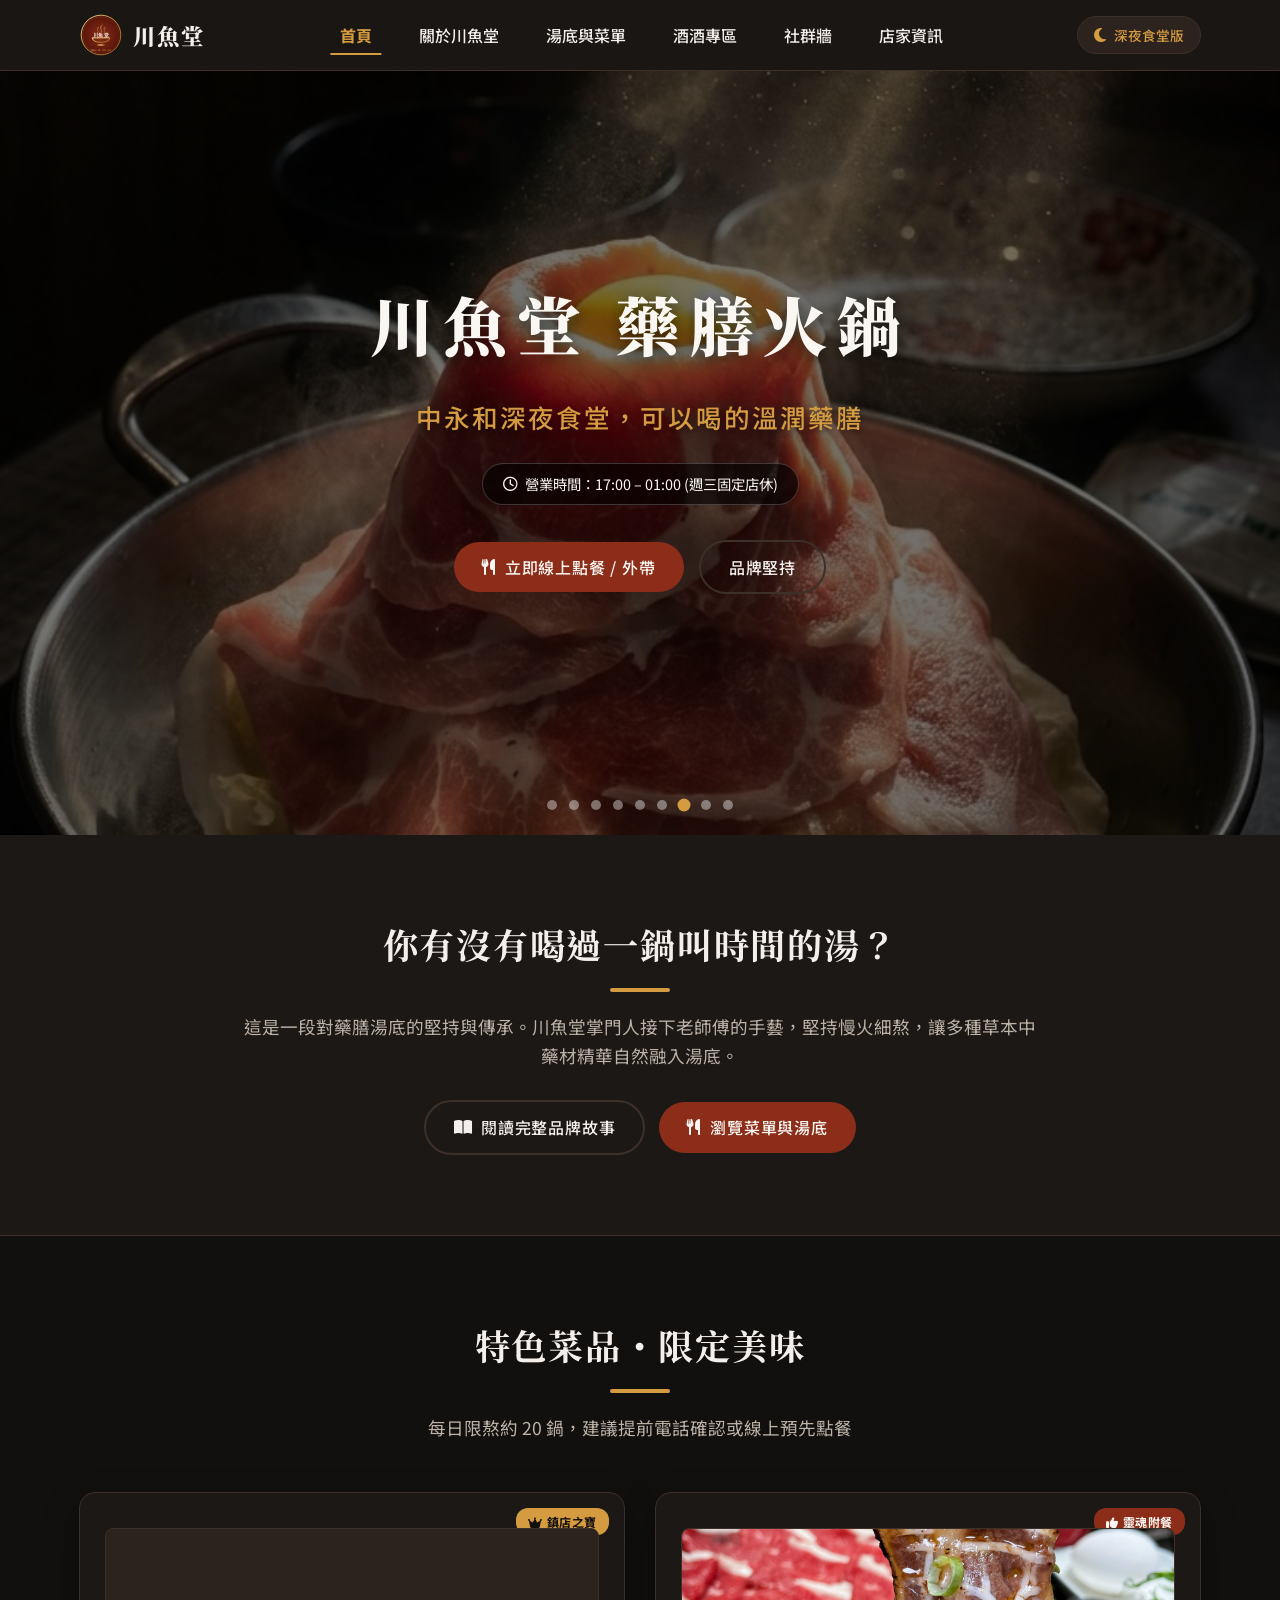
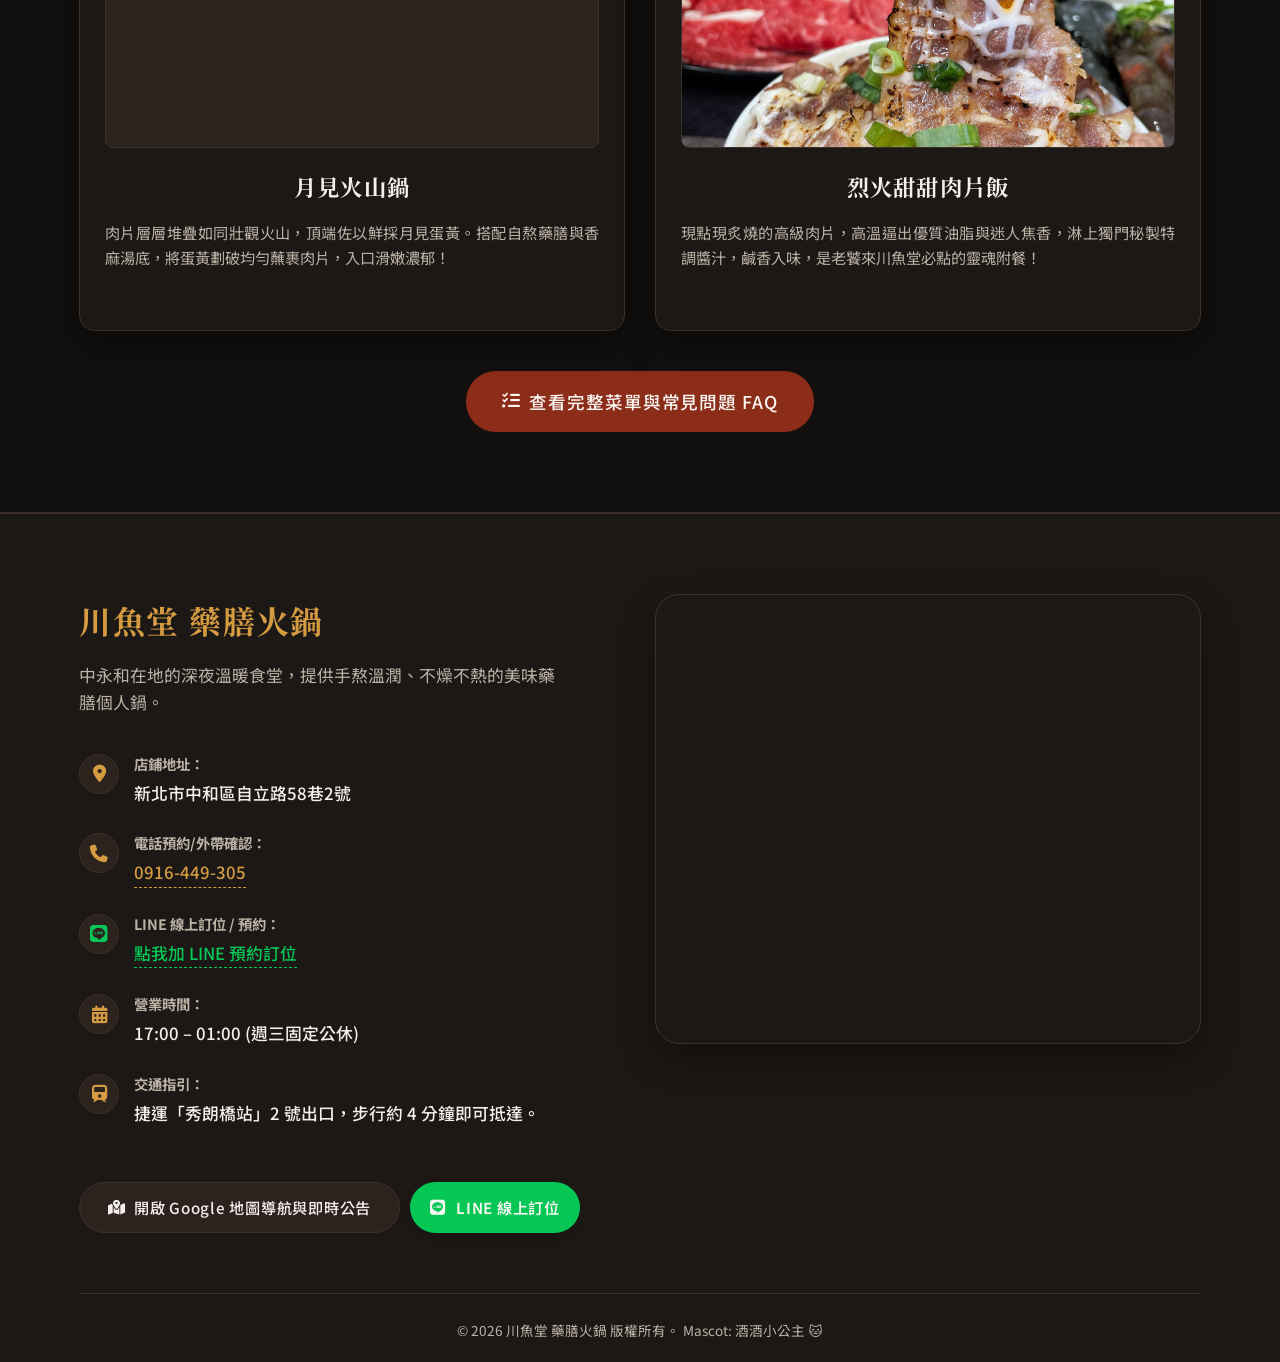
==== commit 03d0ab15: "Update print statement from 'Hello' to 'Goodbye'" ====
--- a/index.html
+++ b/index.html
@@ -25,6 +25,7 @@
   <!-- Custom Stylesheets -->
   <link rel="stylesheet" href="style.css">
   <script src="https://analytics.ahrefs.com/analytics.js" data-key="Duc6YBq5ULNKERIEFAeN1g" async></script>
+  <meta name="google-site-verification" content="gXe51JY3EGwkD1sKU2rk6k20Dyy-yCEQK-U1gUUTYNw" />
 </head>
 <body class="dark-theme">
 
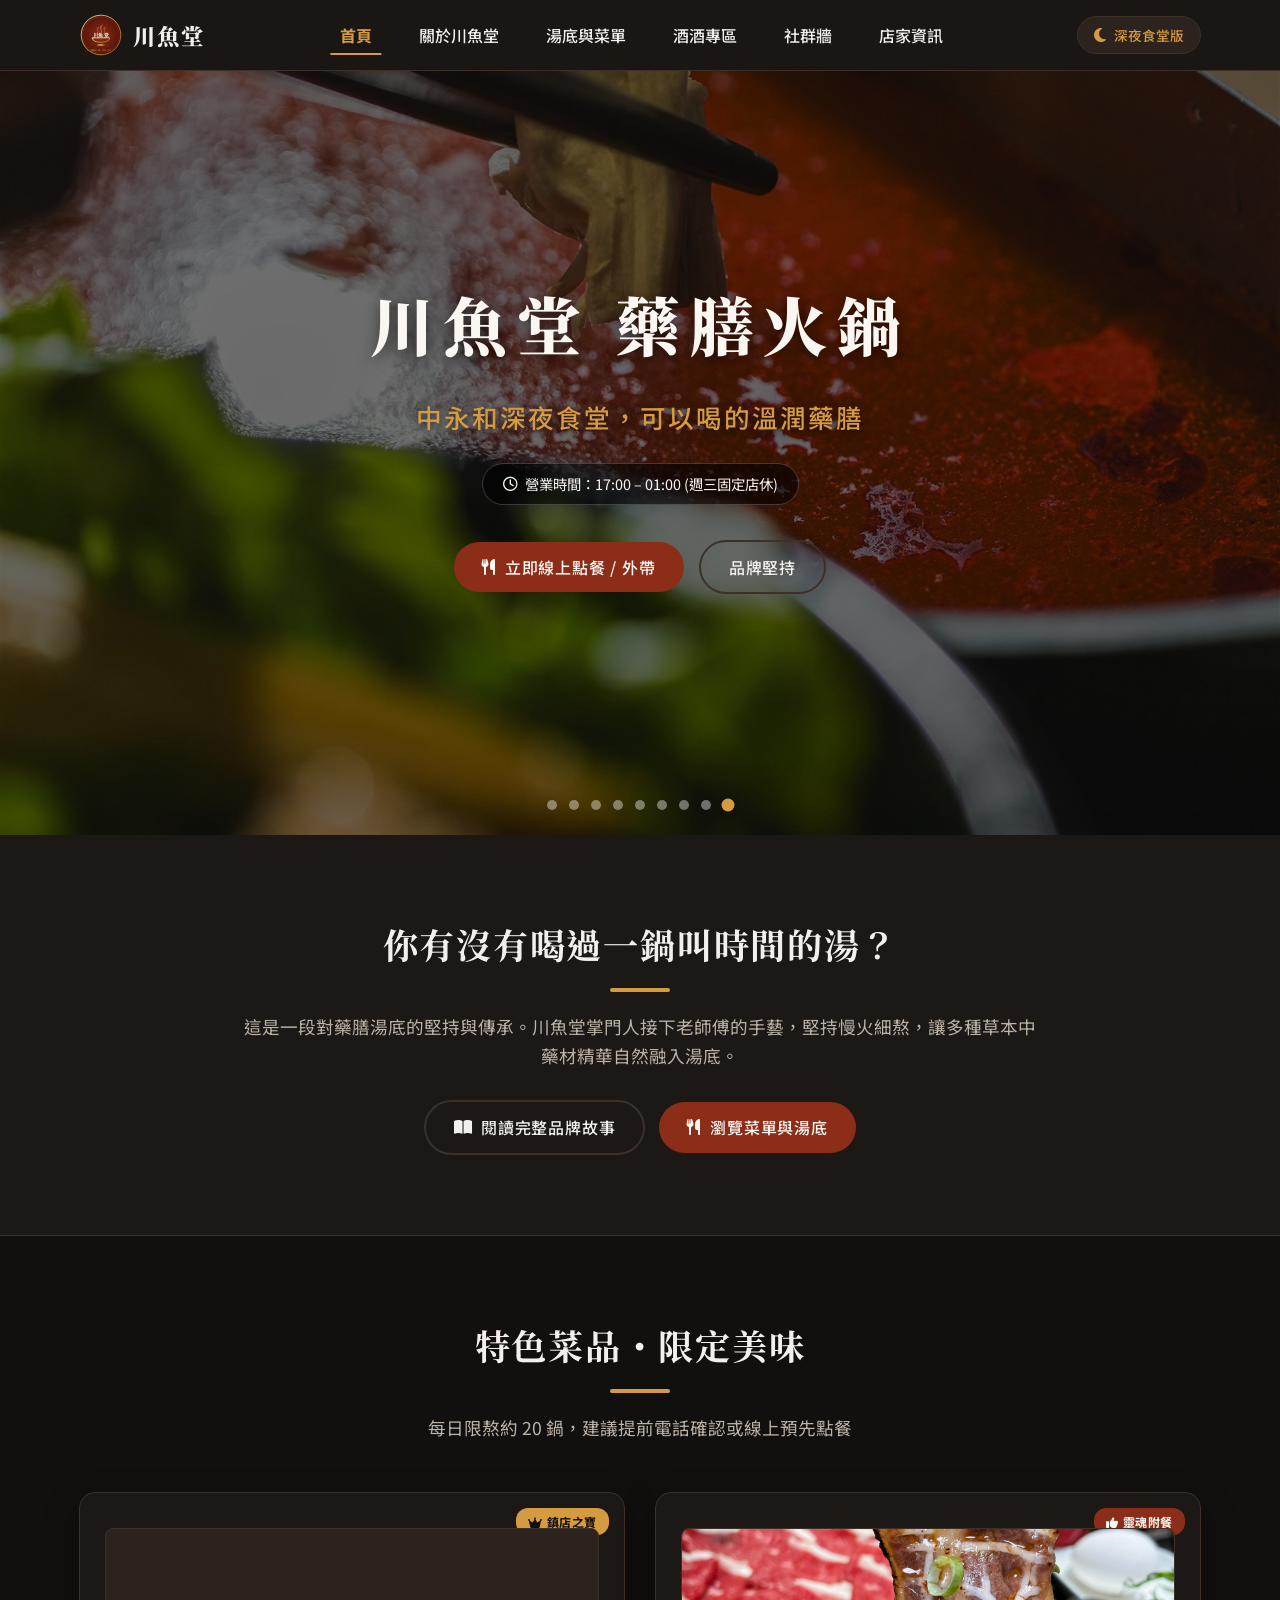
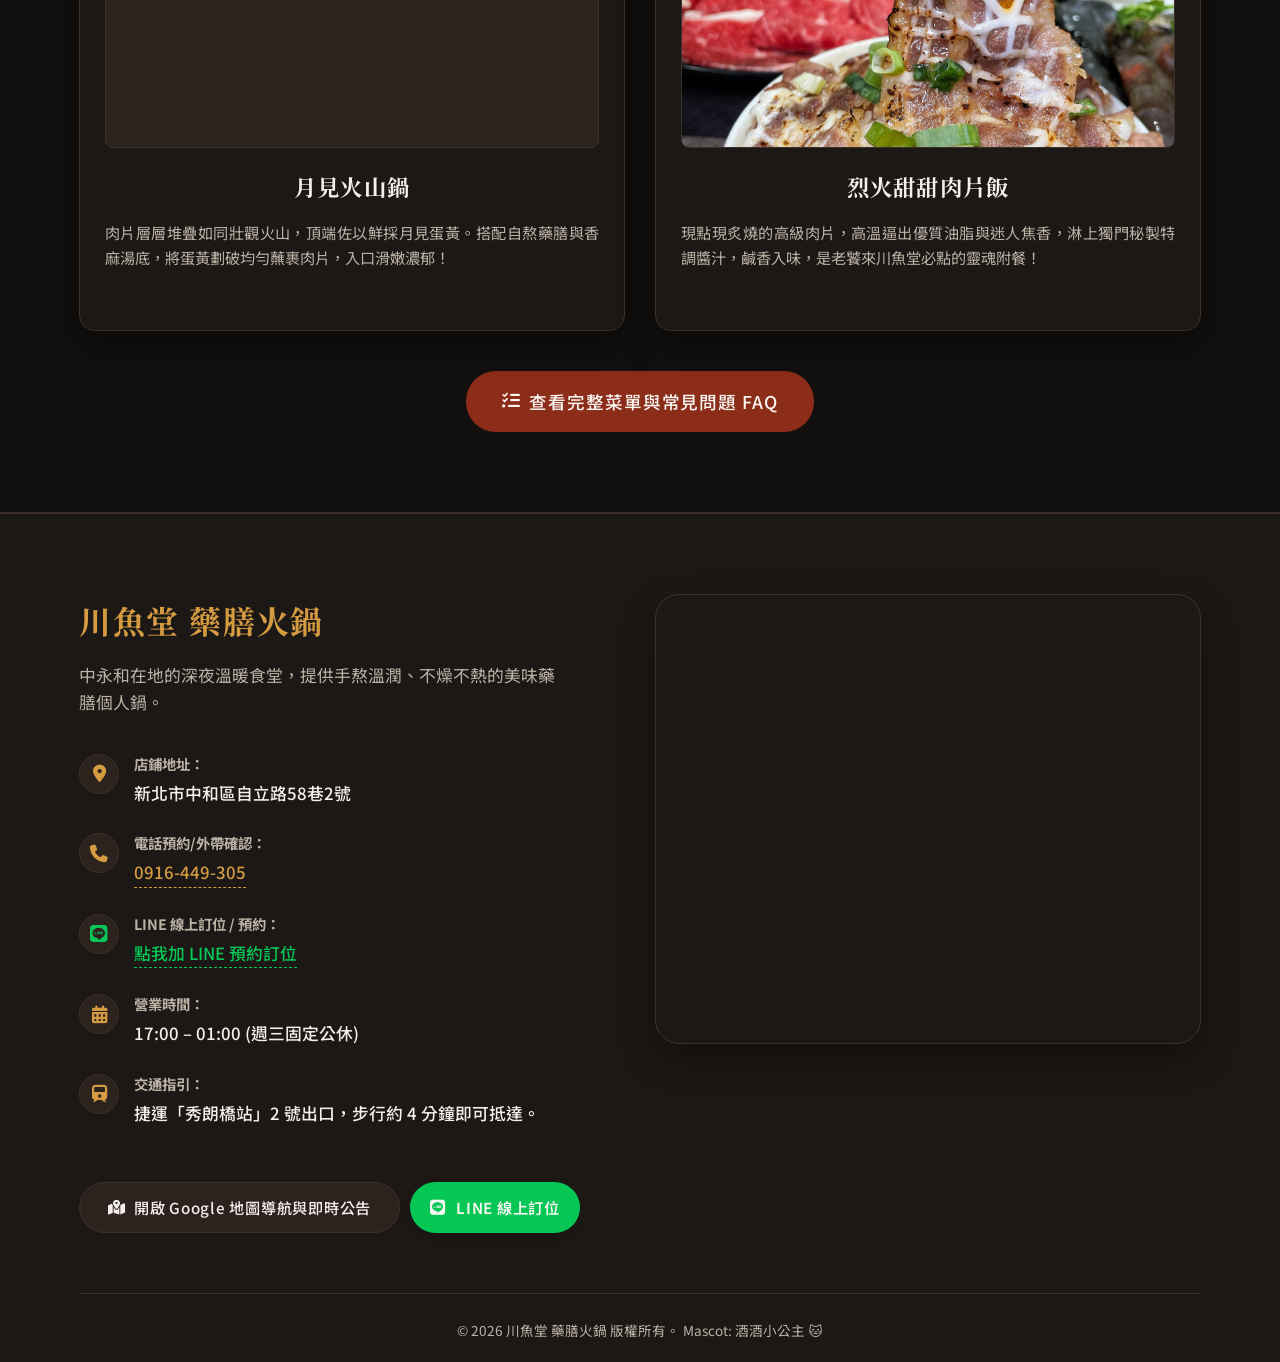
==== commit 219d454c: "Update index.html" ====
--- a/index.html
+++ b/index.html
@@ -6,14 +6,16 @@
   <title>川魚堂｜中和宵夜首選 藥膳火鍋深夜營業至01:00</title>
   
   <!-- SEO Meta Tags -->
-  <meta name="description" content="新北中和藥膳火鍋推薦！川魚堂主打天然藥膳湯底、麻辣鍋，深夜營業至凌晨01:00，加班宵夜、深夜小聚都能找到落腳處，線上預先點餐外帶更方便。">
+  <meta name="description" content="新北中和藥膳火鍋推薦！川魚堂主打當歸藥膳、大漢蒙古、天香麻辣三款湯底，深夜營業至凌晨01:00，加班宵夜、深夜小聚的最佳去處，秀朗橋站步行5分鐘可達，線上預先點餐外帶更方便。">
   <meta name="keywords" content="川魚堂, 藥膳火鍋, 中和宵夜, 中永和火鍋, 深夜食堂, 秀朗橋站美食, 個人鴛鴦鍋, 暹羅貓, 寵物友善火鍋">
   
   <!-- Open Graph -->
   <meta property="og:title" content="川魚堂｜中和宵夜首選 藥膳火鍋深夜營業至01:00">
-  <meta property="og:description" content="新北中和藥膳火鍋推薦！天然藥膳湯底、麻辣鍋，深夜營業至凌晨01:00，線上點餐外帶更方便。">
+  <meta property="og:description" content="新北中和藥膳火鍋推薦！川魚堂主打當歸藥膳、大漢蒙古、天香麻辣三款湯底，深夜營業至凌晨01:00，秀朗橋站步行5分鐘可達，線上預先點餐外帶更方便。">
   <meta property="og:type" content="website">
-  
+  <meta property="og:url" content="https://jason155305.github.io/riverfish/index.html">
+  <meta property="og:image" content="https://jason155305.github.io/riverfish/images/hero-1.jpg">
+
   <!-- Google Fonts -->
   <link rel="preconnect" href="https://fonts.googleapis.com">
   <link rel="preconnect" href="https://fonts.gstatic.com" crossorigin>
